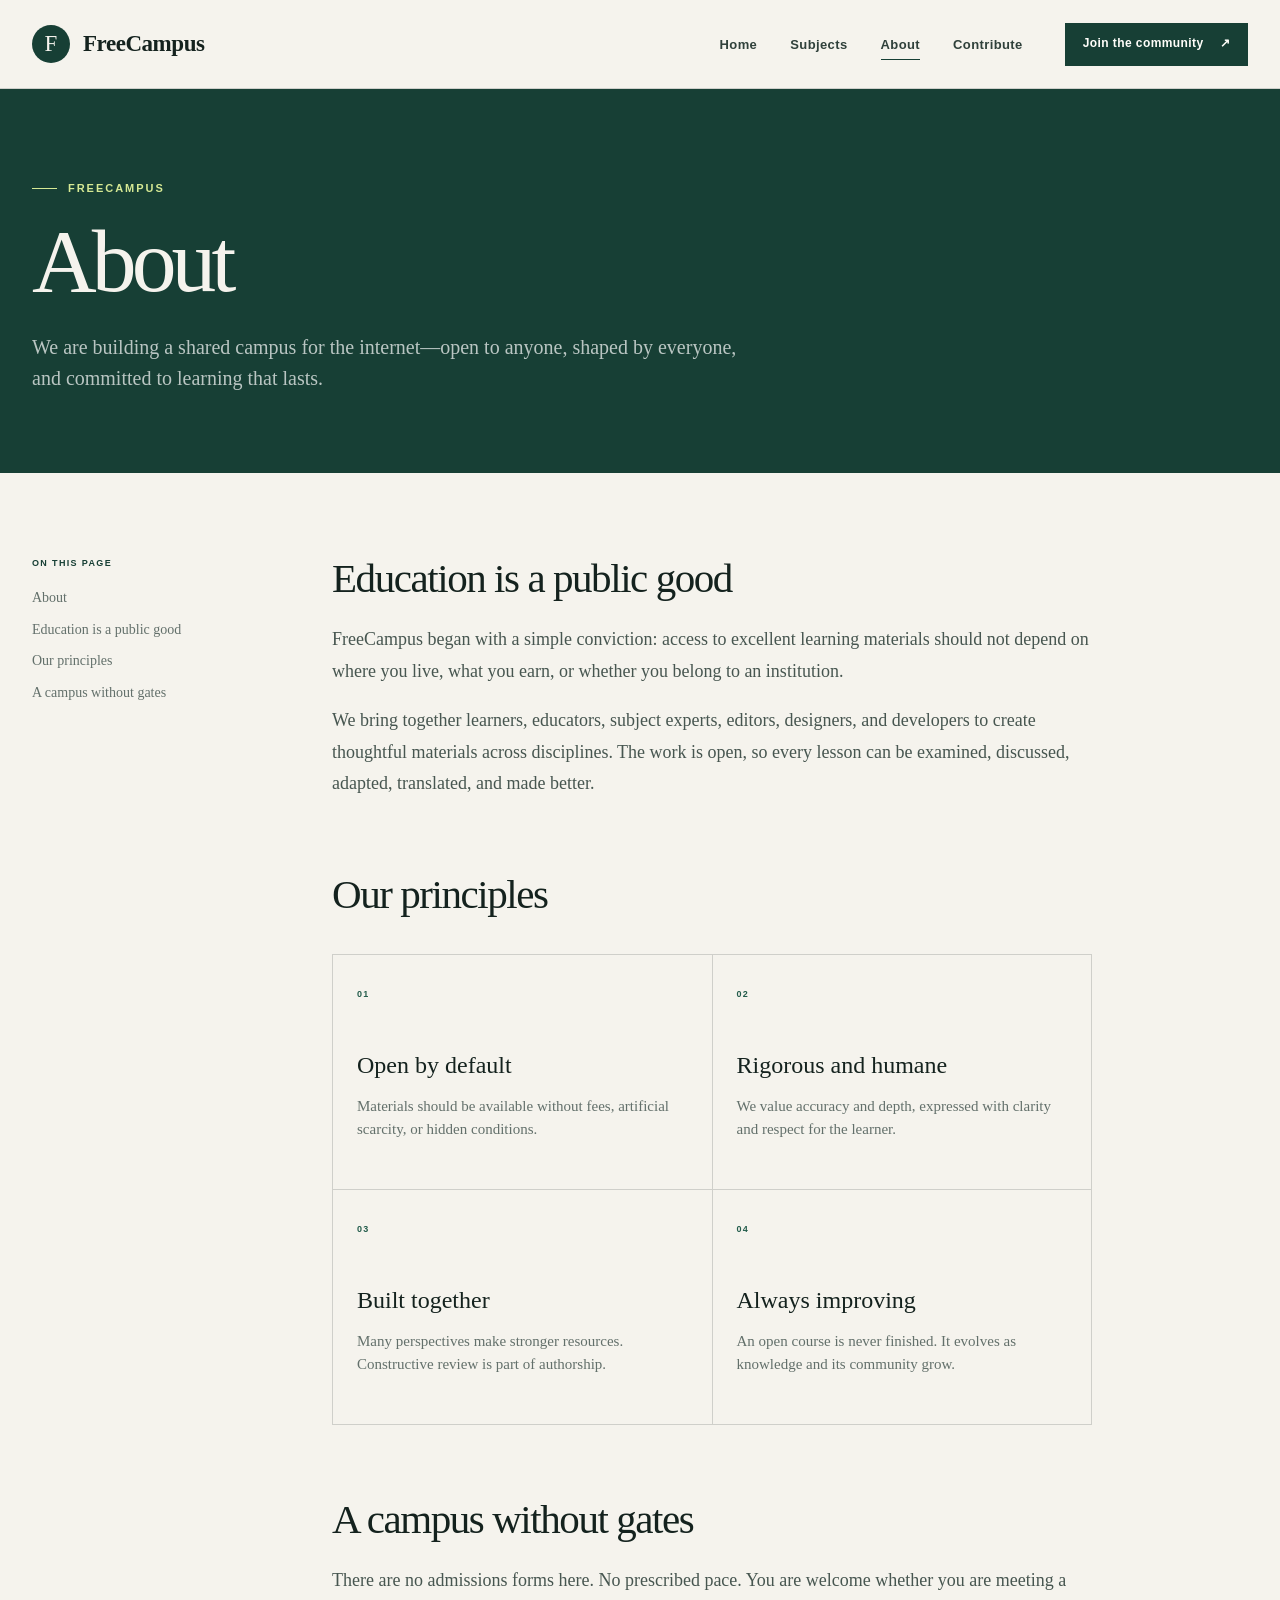
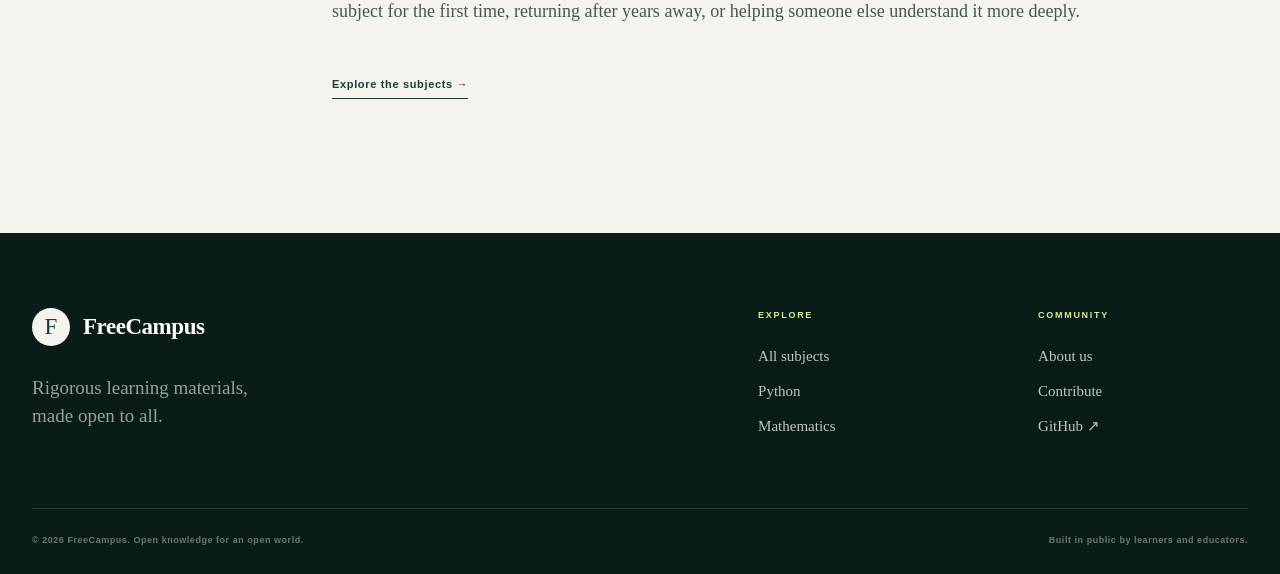
==== about/index.html @ 59b3088b "deploy: 7e1d6f54b64f7241a890daf292ab86cbe90138b3" ====
<!doctype html>
<html lang="en">
  <head>
    <meta charset="utf-8">
    <meta name="viewport" content="width=device-width, initial-scale=1">
    <meta name="description" content="Learn about the FreeCampus mission and principles.">
    <meta name="theme-color" content="#f4f2eb">
    <meta property="og:type" content="website">
    <meta property="og:title" content="About · FreeCampus">
    <meta property="og:description" content="Learn about the FreeCampus mission and principles.">
    <title>About · FreeCampus</title>
    <link rel="icon" href="../assets/images/favicon.svg" type="image/svg+xml">
    
      <link rel="stylesheet" href="../assets/stylesheets/main.css">
    
  </head>
  <body class="inner-page">
    <a class="skip-link" href="#main-content">Skip to content</a>

    <header class="site-header" data-header>
      <div class="shell nav-shell">
        <a class="brand" href=".." aria-label="FreeCampus home">
          <span class="brand-mark" aria-hidden="true"><span>F</span></span>
          <span class="brand-name">FreeCampus</span>
        </a>

        <button class="nav-toggle" type="button" aria-expanded="false" aria-controls="site-navigation" data-nav-toggle>
          <span class="sr-only">Open menu</span>
          <span></span><span></span>
        </button>

        <nav class="site-nav" id="site-navigation" aria-label="Main navigation" data-navigation>
          <ul>
            
              <li>
                
                  <a href="..">Home</a>
                
              </li>
            
              <li>
                
                  <a href="../subjects/">Subjects</a>
                
              </li>
            
              <li>
                
                  <a href="./" class="active" aria-current="page">About</a>
                
              </li>
            
              <li>
                
                  <a href="../contribute/">Contribute</a>
                
              </li>
            
          </ul>
          <a class="nav-cta" href="../contribute/">Join the community <span aria-hidden="true">↗</span></a>
        </nav>
      </div>
    </header>

    <main id="main-content">
      
        <header class="page-masthead">
          <div class="shell page-masthead-inner">
            <p class="eyebrow">FreeCampus</p>
            <h1>About</h1>
            <p class="page-intro">We are building a shared campus for the internet—open to anyone, shaped by everyone, and committed to learning that lasts.</p>
          </div>
        </header>
      

      <div class="shell prose-layout">
        
          <aside class="page-aside" aria-label="Section navigation">
            <span>On this page</span>
            <a href="#main-content">About</a>
            
              <a href="#education-is-a-public-good">Education is a public good</a>
            
              <a href="#our-principles">Our principles</a>
            
              <a href="#a-campus-without-gates">A campus without gates</a>
            
          </aside>
        
        <article class="prose">
          <h2 id="education-is-a-public-good">Education is a public good</h2>
<p>FreeCampus began with a simple conviction: access to excellent learning materials should not depend on where you live, what you earn, or whether you belong to an institution.</p>
<p>We bring together learners, educators, subject experts, editors, designers, and developers to create thoughtful materials across disciplines. The work is open, so every lesson can be examined, discussed, adapted, translated, and made better.</p>
<h2 id="our-principles">Our principles</h2>
<div class="principles-grid">
  <div><span>01</span><h3>Open by default</h3><p>Materials should be available without fees, artificial scarcity, or hidden conditions.</p></div>
  <div><span>02</span><h3>Rigorous and humane</h3><p>We value accuracy and depth, expressed with clarity and respect for the learner.</p></div>
  <div><span>03</span><h3>Built together</h3><p>Many perspectives make stronger resources. Constructive review is part of authorship.</p></div>
  <div><span>04</span><h3>Always improving</h3><p>An open course is never finished. It evolves as knowledge and its community grow.</p></div>
</div>

<h2 id="a-campus-without-gates">A campus without gates</h2>
<p>There are no admissions forms here. No prescribed pace. You are welcome whether you are meeting a subject for the first time, returning after years away, or helping someone else understand it more deeply.</p>
<p><a class="inline-action" href="../subjects/">Explore the subjects →</a></p>
        </article>
      </div>
    </main>

    <footer class="site-footer">
      <div class="shell footer-main">
        <div class="footer-statement">
          <a class="brand brand-footer" href="..">
            <span class="brand-mark" aria-hidden="true"><span>F</span></span>
            <span class="brand-name">FreeCampus</span>
          </a>
          <p>Rigorous learning materials,<br>made open to all.</p>
        </div>
        <div class="footer-column">
          <h2>Explore</h2>
          <a href="../subjects/">All subjects</a>
          <a href="../subjects/python/">Python</a>
          <a href="../subjects/mathematics/">Mathematics</a>
        </div>
        <div class="footer-column">
          <h2>Community</h2>
          <a href="./">About us</a>
          <a href="../contribute/">Contribute</a>
          <a href="https://github.com/freecampus">GitHub <span aria-hidden="true">↗</span></a>
        </div>
      </div>
      <div class="shell footer-bottom">
        <p>© 2026 FreeCampus. Open knowledge for an open world.</p>
        <p>Built in public by learners and educators.</p>
      </div>
    </footer>

    <script>
      (() => {
        const button = document.querySelector('[data-nav-toggle]');
        const navigation = document.querySelector('[data-navigation]');
        if (!button || !navigation) return;

        button.addEventListener('click', () => {
          const open = button.getAttribute('aria-expanded') === 'true';
          button.setAttribute('aria-expanded', String(!open));
          navigation.classList.toggle('is-open', !open);
          document.body.classList.toggle('menu-open', !open);
        });
      })();
    </script>
  </body>
</html>
---- assets/stylesheets/main.css ----
:root {
  --ink: #14221e;
  --muted: #63706b;
  --paper: #f5f3ed;
  --paper-deep: #ebe8df;
  --white: #fffefa;
  --green: #173f35;
  --green-bright: #235c4b;
  --green-pale: #dce9e0;
  --lime: #d6e994;
  --line: rgba(20, 34, 30, 0.17);
  --serif: Iowan Old Style, Baskerville, "Times New Roman", serif;
  --sans: Inter, ui-sans-serif, -apple-system, BlinkMacSystemFont, "Segoe UI", sans-serif;
  --shell: min(1240px, calc(100vw - 64px));
}

* { box-sizing: border-box; }

html {
  scroll-behavior: smooth;
  background: var(--paper);
}

body {
  margin: 0;
  color: var(--ink);
  background: var(--paper);
  font-family: var(--sans);
  font-size: 16px;
  line-height: 1.6;
  -webkit-font-smoothing: antialiased;
}

a { color: inherit; }

img, svg { display: block; max-width: 100%; }

.shell { width: var(--shell); margin-inline: auto; }

.sr-only {
  position: absolute;
  width: 1px;
  height: 1px;
  padding: 0;
  margin: -1px;
  overflow: hidden;
  clip: rect(0, 0, 0, 0);
  white-space: nowrap;
  border: 0;
}

.skip-link {
  position: fixed;
  z-index: 100;
  top: 12px;
  left: 12px;
  padding: 10px 15px;
  color: var(--white);
  background: var(--ink);
  transform: translateY(-160%);
}

.skip-link:focus { transform: translateY(0); }

.site-header {
  position: relative;
  z-index: 20;
  border-bottom: 1px solid var(--line);
  background: rgba(245, 243, 237, 0.94);
}

.nav-shell {
  display: flex;
  min-height: 88px;
  align-items: center;
  justify-content: space-between;
}

.brand {
  display: inline-flex;
  align-items: center;
  gap: 13px;
  text-decoration: none;
}

.brand-mark {
  display: grid;
  width: 38px;
  height: 38px;
  place-items: center;
  border-radius: 50%;
  color: var(--paper);
  background: var(--green);
  font-family: var(--serif);
  font-size: 23px;
  line-height: 1;
}

.brand-mark span { transform: translateY(-1px); }

.brand-name {
  font-family: var(--serif);
  font-size: 23px;
  font-weight: 600;
  letter-spacing: -0.02em;
}

.site-nav { display: flex; align-items: center; gap: 42px; }

.site-nav ul {
  display: flex;
  align-items: center;
  gap: 33px;
  padding: 0;
  margin: 0;
  list-style: none;
}

.site-nav ul a {
  position: relative;
  color: #30413b;
  font-size: 13px;
  font-weight: 600;
  letter-spacing: 0.03em;
  text-decoration: none;
}

.site-nav ul a::after {
  position: absolute;
  right: 0;
  bottom: -8px;
  left: 0;
  height: 1px;
  content: "";
  background: var(--green);
  transform: scaleX(0);
  transition: transform 180ms ease;
}

.site-nav ul a:hover::after,
.site-nav ul a.active::after { transform: scaleX(1); }

.nav-cta {
  display: inline-flex;
  min-height: 43px;
  align-items: center;
  gap: 16px;
  padding: 0 18px;
  color: var(--white);
  background: var(--green);
  font-size: 12px;
  font-weight: 700;
  letter-spacing: 0.035em;
  text-decoration: none;
  transition: background 180ms ease, transform 180ms ease;
}

.nav-cta:hover { background: var(--green-bright); transform: translateY(-2px); }
.nav-toggle { display: none; }

.eyebrow {
  display: flex;
  align-items: center;
  gap: 11px;
  margin: 0 0 23px;
  color: var(--green);
  font-size: 11px;
  font-weight: 800;
  letter-spacing: 0.18em;
  line-height: 1.2;
  text-transform: uppercase;
}

.eyebrow::before {
  display: block;
  width: 25px;
  height: 1px;
  content: "";
  background: currentColor;
}

.hero { overflow: hidden; padding-top: 88px; }

.hero-grid {
  display: grid;
  min-height: 545px;
  grid-template-columns: 1.03fr 0.97fr;
  align-items: center;
}

.hero-copy { position: relative; z-index: 2; padding: 25px 0 76px; }

.hero h1 {
  max-width: 780px;
  margin: 0;
  font-family: var(--serif);
  font-size: clamp(68px, 7.25vw, 108px);
  font-weight: 400;
  letter-spacing: -0.065em;
  line-height: 0.88;
}

.hero h1 em,
.proof-lead em,
.manifesto blockquote em {
  color: var(--green-bright);
  font-weight: 400;
}

.hero-intro {
  max-width: 590px;
  margin: 37px 0 0;
  color: #475650;
  font-family: var(--serif);
  font-size: 20px;
  line-height: 1.55;
}

.hero-actions { display: flex; align-items: center; gap: 34px; margin-top: 35px; }

.button {
  display: inline-flex;
  min-height: 52px;
  align-items: center;
  justify-content: center;
  gap: 28px;
  padding: 0 22px;
  border: 1px solid transparent;
  font-size: 12px;
  font-weight: 800;
  letter-spacing: 0.055em;
  text-decoration: none;
  transition: background 180ms ease, border-color 180ms ease, color 180ms ease, transform 180ms ease;
}

.button:hover { transform: translateY(-2px); }
.button-primary { color: var(--white); background: var(--green); }
.button-primary:hover { background: var(--green-bright); }

.button-outline { border-color: var(--ink); }
.button-outline:hover { color: var(--paper); background: var(--ink); }

.text-link {
  display: inline-flex;
  align-items: center;
  gap: 10px;
  padding-bottom: 3px;
  border-bottom: 1px solid var(--ink);
  font-size: 12px;
  font-weight: 800;
  letter-spacing: 0.04em;
  text-decoration: none;
}

.text-link span { transition: transform 180ms ease; }
.text-link:hover span { transform: translate(2px, -2px); }

.hero-art {
  position: relative;
  width: 590px;
  height: 590px;
  justify-self: end;
  margin-right: -108px;
}

.orbital {
  position: absolute;
  border: 1px solid rgba(23, 63, 53, 0.24);
  border-radius: 50%;
}

.orbital-one { inset: 22px; }
.orbital-two { inset: 96px; border-style: dashed; }

.hero-seal {
  position: absolute;
  inset: 146px;
  display: flex;
  align-items: center;
  justify-content: center;
  flex-direction: column;
  border-radius: 50%;
  color: var(--paper);
  background: var(--green);
  box-shadow: 0 38px 70px rgba(23, 63, 53, 0.17);
}

.seal-monogram {
  font-family: var(--serif);
  font-size: 72px;
  letter-spacing: -0.08em;
  line-height: 1;
}

.seal-rule { width: 48px; height: 1px; margin: 20px 0 13px; background: rgba(255,255,255,.4); }
.seal-year { font-size: 8px; font-weight: 700; letter-spacing: .25em; }

.art-label {
  position: absolute;
  z-index: 2;
  display: flex;
  align-items: center;
  gap: 8px;
  padding: 8px 12px;
  color: var(--green);
  background: var(--lime);
  font-size: 9px;
  font-weight: 800;
  letter-spacing: .15em;
  text-transform: uppercase;
  transform: rotate(-7deg);
}

.art-label-one { top: 95px; right: 43px; }
.art-label-two { bottom: 88px; left: 13px; transform: rotate(6deg); }
.art-curve { position: absolute; inset: 0; width: 100%; height: 100%; color: rgba(23,63,53,.6); }

.hero-index {
  display: grid;
  grid-template-columns: repeat(3, 1fr);
  gap: 0;
  border-top: 1px solid var(--line);
}

.hero-index span {
  padding: 20px 0;
  color: var(--muted);
  font-size: 9px;
  font-weight: 700;
  letter-spacing: .16em;
  text-transform: uppercase;
}

.proof-bar { color: var(--white); background: var(--green); }

.proof-grid {
  display: grid;
  min-height: 193px;
  grid-template-columns: 2fr repeat(3, .75fr);
  align-items: center;
}

.proof-lead {
  margin: 0;
  font-family: var(--serif);
  font-size: 29px;
  line-height: 1.16;
}

.proof-lead em { color: var(--lime); }

.stat {
  display: flex;
  min-height: 72px;
  align-items: center;
  justify-content: center;
  flex-direction: column;
  border-left: 1px solid rgba(255,255,255,.19);
}

.stat strong { font-family: var(--serif); font-size: 43px; font-weight: 400; line-height: 1; }
.stat span { margin-top: 9px; color: rgba(255,255,255,.66); font-size: 9px; font-weight: 700; letter-spacing: .13em; text-transform: uppercase; }

.section { padding: 132px 0; }

.section-heading {
  display: grid;
  grid-template-columns: 1fr 1fr;
  gap: 80px;
  align-items: end;
  margin-bottom: 59px;
}

.section-heading h2,
.path-copy h2,
.closing-inner h2 {
  margin: 0;
  font-family: var(--serif);
  font-size: clamp(48px, 5vw, 72px);
  font-weight: 400;
  letter-spacing: -0.045em;
  line-height: .98;
}

.section-heading > p {
  max-width: 510px;
  margin: 0 0 5px;
  color: var(--muted);
  font-family: var(--serif);
  font-size: 18px;
  line-height: 1.55;
}

.subject-grid { display: grid; grid-template-columns: repeat(4, 1fr); border-top: 1px solid var(--line); border-left: 1px solid var(--line); }

.subject-card {
  position: relative;
  display: flex;
  min-height: 410px;
  overflow: hidden;
  padding: 24px 25px 27px;
  justify-content: space-between;
  flex-direction: column;
  border-right: 1px solid var(--line);
  border-bottom: 1px solid var(--line);
  background: rgba(255,255,255,.17);
  text-decoration: none;
  transition: background 220ms ease, color 220ms ease, transform 220ms ease;
}

.subject-card:hover { z-index: 2; color: var(--white); background: var(--green); transform: translateY(-7px); }
.subject-featured { background: var(--white); }
.subject-more { background: var(--paper-deep); }

.subject-number { color: var(--muted); font-size: 9px; font-weight: 800; letter-spacing: .13em; }
.subject-card:hover .subject-number { color: rgba(255,255,255,.65); }

.subject-symbol {
  position: absolute;
  top: 76px;
  right: 24px;
  color: rgba(23,63,53,.12);
  font-family: ui-monospace, SFMono-Regular, Menlo, monospace;
  font-size: 60px;
  font-weight: 300;
  letter-spacing: -.1em;
  transition: color 220ms ease, transform 220ms ease;
}

.subject-symbol-serif { font-family: var(--serif); font-size: 82px; }
.subject-card:hover .subject-symbol { color: rgba(255,255,255,.13); transform: scale(1.1) rotate(-4deg); }

.subject-card-copy p { margin: 0 0 11px; color: var(--green-bright); font-size: 9px; font-weight: 800; letter-spacing: .18em; text-transform: uppercase; }
.subject-card:hover .subject-card-copy p { color: var(--lime); }
.subject-card-copy h3 { margin: 0 0 13px; font-family: var(--serif); font-size: 33px; font-weight: 400; letter-spacing: -.03em; }
.subject-card-copy > span { display: block; max-width: 230px; color: var(--muted); font-family: var(--serif); font-size: 15px; line-height: 1.5; }
.subject-card:hover .subject-card-copy > span { color: rgba(255,255,255,.7); }

.card-arrow { position: absolute; top: 21px; right: 25px; font-size: 20px; transition: transform 180ms ease; }
.subject-card:hover .card-arrow { transform: translate(3px, -3px); }

.learning-path { color: var(--paper); background: var(--green); }
.learning-path .eyebrow { color: var(--lime); }

.path-grid { display: grid; grid-template-columns: .9fr 1.1fr; gap: 115px; }
.path-copy h2 { margin-bottom: 31px; }
.path-copy > p:not(.eyebrow) { max-width: 480px; color: rgba(255,255,255,.65); font-family: var(--serif); font-size: 18px; }
.text-link-light { margin-top: 22px; border-color: rgba(255,255,255,.7); }

.path-steps { padding: 0; margin: 0; border-top: 1px solid rgba(255,255,255,.22); list-style: none; }
.path-steps li { display: grid; grid-template-columns: 56px 1fr; gap: 23px; padding: 29px 0; border-bottom: 1px solid rgba(255,255,255,.22); }
.step-number { color: var(--lime); font-family: var(--serif); font-size: 15px; font-style: italic; }
.path-steps h3 { margin: 0 0 6px; font-family: var(--serif); font-size: 25px; font-weight: 400; }
.path-steps p { max-width: 440px; margin: 0; color: rgba(255,255,255,.62); font-family: var(--serif); font-size: 15px; }

.manifesto { background: var(--paper-deep); }
.manifesto-grid { display: grid; grid-template-columns: .4fr 1.45fr .65fr; gap: 40px; align-items: start; }
.manifesto blockquote { margin: -10px 0 0; font-family: var(--serif); font-size: clamp(43px, 5.3vw, 74px); letter-spacing: -.045em; line-height: 1.05; }
.manifesto-copy { padding-top: 9px; }
.manifesto-copy p { margin: 0 0 31px; color: var(--muted); font-family: var(--serif); font-size: 17px; line-height: 1.65; }

.closing-cta { padding: 99px 0; color: var(--paper); background: #102a23; }
.closing-inner { display: flex; align-items: center; justify-content: space-between; }
.closing-inner .eyebrow { color: var(--lime); }
.closing-inner h2 { font-size: clamp(53px, 6.7vw, 89px); }

.circle-link {
  display: flex;
  width: 184px;
  height: 184px;
  align-items: center;
  justify-content: center;
  flex-direction: column;
  border: 1px solid rgba(255,255,255,.46);
  border-radius: 50%;
  font-size: 11px;
  font-weight: 800;
  letter-spacing: .08em;
  line-height: 1.45;
  text-align: center;
  text-decoration: none;
  text-transform: uppercase;
  transition: color 200ms ease, background 200ms ease, transform 200ms ease;
}

.circle-link b { margin-top: 9px; font-size: 18px; }
.circle-link:hover { color: var(--green); background: var(--lime); transform: rotate(4deg); }

.site-footer { padding-top: 75px; color: rgba(255,255,255,.75); background: #0a1c17; }
.footer-main { display: grid; grid-template-columns: 1fr .32fr .32fr; gap: 70px; padding-bottom: 70px; }
.brand-footer { color: var(--white); }
.brand-footer .brand-mark { color: var(--green); background: var(--paper); }
.footer-statement p { margin: 28px 0 0; color: rgba(255,255,255,.58); font-family: var(--serif); font-size: 19px; line-height: 1.45; }
.footer-column { display: flex; align-items: flex-start; flex-direction: column; gap: 11px; }
.footer-column h2 { margin: 0 0 10px; color: var(--lime); font-size: 9px; letter-spacing: .19em; text-transform: uppercase; }
.footer-column a { font-family: var(--serif); font-size: 15px; text-decoration: none; }
.footer-column a:hover { color: var(--white); }
.footer-bottom { display: flex; padding: 24px 0 27px; justify-content: space-between; border-top: 1px solid rgba(255,255,255,.14); }
.footer-bottom p { margin: 0; color: rgba(255,255,255,.4); font-size: 9px; font-weight: 600; letter-spacing: .06em; }

/* Interior pages */
.page-masthead { padding: 93px 0 79px; color: var(--paper); background: var(--green); }
.page-masthead .eyebrow { color: var(--lime); }
.page-masthead h1 { max-width: 850px; margin: 0; font-family: var(--serif); font-size: clamp(57px, 7vw, 94px); font-weight: 400; letter-spacing: -.055em; line-height: .97; }
.page-intro { max-width: 710px; margin: 27px 0 0; color: rgba(255,255,255,.7); font-family: var(--serif); font-size: 20px; line-height: 1.55; }

.prose-layout { display: grid; grid-template-columns: 215px minmax(0, 760px); gap: 85px; padding-top: 83px; padding-bottom: 116px; }
.page-aside { position: sticky; top: 30px; display: flex; height: max-content; align-items: flex-start; flex-direction: column; gap: 9px; }
.page-aside span { margin-bottom: 8px; color: var(--green); font-size: 9px; font-weight: 800; letter-spacing: .15em; text-transform: uppercase; }
.page-aside a { color: var(--muted); font-family: var(--serif); font-size: 14px; text-decoration: none; }
.page-aside a:hover { color: var(--green); }

.prose > h2:first-child { margin-top: 0; }
.prose h2 { margin: 72px 0 23px; font-family: var(--serif); font-size: 41px; font-weight: 400; letter-spacing: -.035em; line-height: 1.1; }
.prose h3 { font-family: var(--serif); font-size: 24px; font-weight: 400; }
.prose > p, .prose > ol, .prose > ul { color: #475650; font-family: var(--serif); font-size: 18px; line-height: 1.75; }
.prose > ol, .prose > ul { padding-left: 24px; }
.prose > ol li, .prose > ul li { padding-left: 6px; margin-bottom: 9px; }
.prose a { color: var(--green); text-decoration-color: rgba(23,63,53,.4); text-underline-offset: 3px; }

.catalog-grid { display: grid; grid-template-columns: 1fr 1fr; margin: 38px 0 20px; border-top: 1px solid var(--line); border-left: 1px solid var(--line); }
.catalog-card { display: flex; min-height: 310px; padding: 28px; justify-content: flex-start; flex-direction: column; border-right: 1px solid var(--line); border-bottom: 1px solid var(--line); text-decoration: none; transition: color 180ms ease, background 180ms ease, transform 180ms ease; }
a.catalog-card:hover { z-index: 1; color: var(--white); background: var(--green); transform: translateY(-4px); }
.catalog-kicker { color: var(--green-bright); font-size: 9px; font-weight: 800; letter-spacing: .13em; text-transform: uppercase; }
a.catalog-card:hover .catalog-kicker { color: var(--lime); }
.catalog-card h3 { margin: 45px 0 15px; font-size: 31px; }
.catalog-card p { margin: 0; color: var(--muted); font-family: var(--serif); font-size: 15px; line-height: 1.55; }
a.catalog-card:hover p { color: rgba(255,255,255,.65); }
.catalog-meta { display: flex; align-items: center; justify-content: space-between; margin-top: auto; padding-top: 24px; font-size: 10px; font-weight: 700; letter-spacing: .04em; }
.catalog-meta b { font-size: 18px; }
.catalog-card-muted { background: var(--paper-deep); }

.module-list { margin: 39px 0 45px; border-top: 1px solid var(--line); }
.module-list > div { display: grid; grid-template-columns: 48px 1fr 1.4fr; gap: 20px; align-items: baseline; padding: 23px 0; border-bottom: 1px solid var(--line); }
.module-list span { color: var(--green-bright); font-family: var(--serif); font-size: 13px; font-style: italic; }
.module-list h3 { margin: 0; font-size: 20px; }
.module-list p { margin: 0; color: var(--muted); font-family: var(--serif); font-size: 15px; }

.principles-grid, .contribution-grid { display: grid; grid-template-columns: 1fr 1fr; margin: 37px 0; border-top: 1px solid var(--line); border-left: 1px solid var(--line); }
.principles-grid > div, .contribution-grid > div { min-height: 235px; padding: 24px; border-right: 1px solid var(--line); border-bottom: 1px solid var(--line); }
.principles-grid span, .contribution-grid span { color: var(--green-bright); font-size: 9px; font-weight: 800; letter-spacing: .14em; text-transform: uppercase; }
.principles-grid h3, .contribution-grid h3 { margin: 42px 0 10px; }
.principles-grid p, .contribution-grid p { margin: 0; color: var(--muted); font-family: var(--serif); font-size: 15px; line-height: 1.55; }

.admonition { padding: 22px 25px; margin: 39px 0; border-left: 3px solid var(--green); background: var(--paper-deep); }
.admonition-title { margin: 0 0 7px; color: var(--green); font-size: 10px; font-weight: 800; letter-spacing: .12em; text-transform: uppercase; }
.admonition p:last-child { margin-bottom: 0; color: var(--muted); font-family: var(--serif); }
.inline-action { display: inline-flex; margin-top: 16px; padding: 13px 0 4px; border-bottom: 1px solid var(--green); font-family: var(--sans); font-size: 11px; font-weight: 800; letter-spacing: .06em; text-decoration: none !important; }

@media (max-width: 1050px) {
  :root { --shell: min(calc(100% - 44px), 920px); }
  .hero { padding-top: 65px; }
  .hero-grid { grid-template-columns: 1.08fr .92fr; }
  .hero-art { width: 460px; height: 460px; margin-right: -110px; }
  .hero-seal { inset: 115px; }
  .orbital-two { inset: 75px; }
  .seal-monogram { font-size: 54px; }
  .subject-grid { grid-template-columns: repeat(2, 1fr); }
  .subject-card { min-height: 355px; }
  .manifesto-grid { grid-template-columns: .4fr 1.2fr .8fr; }
  .path-grid { gap: 70px; }
}

@media (max-width: 760px) {
  :root { --shell: calc(100vw - 36px); }
  body.menu-open { overflow: hidden; }
  .nav-shell { min-height: 72px; }
  .brand-mark { width: 34px; height: 34px; }
  .brand-name { font-size: 20px; }
  .nav-toggle { display: flex; width: 40px; height: 40px; padding: 12px 7px; align-items: stretch; justify-content: center; flex-direction: column; gap: 6px; border: 0; background: transparent; }
  .nav-toggle > span:not(.sr-only) { display: block; width: 25px; height: 1px; background: var(--ink); transition: transform 180ms ease; }
  .nav-toggle[aria-expanded="true"] > span:nth-last-child(2) { transform: translateY(3.5px) rotate(45deg); }
  .nav-toggle[aria-expanded="true"] > span:last-child { transform: translateY(-3.5px) rotate(-45deg); }
  .site-nav { position: fixed; z-index: -1; inset: 72px 0 0; display: none; padding: 38px 25px; align-items: stretch; flex-direction: column; gap: 32px; background: var(--paper); }
  .site-nav.is-open { display: flex; }
  .site-nav ul { align-items: stretch; flex-direction: column; gap: 0; }
  .site-nav li { border-bottom: 1px solid var(--line); }
  .site-nav ul a { display: block; padding: 17px 0; font-family: var(--serif); font-size: 27px; font-weight: 400; }
  .site-nav ul a::after { display: none; }
  .nav-cta { justify-content: space-between; }

  .hero { padding-top: 54px; }
  .hero-grid { display: block; min-height: 0; }
  .hero-copy { padding: 0; }
  .hero h1 { font-size: clamp(57px, 17vw, 78px); }
  .hero-intro { margin-top: 27px; font-size: 18px; }
  .hero-actions { align-items: flex-start; flex-direction: column; gap: 22px; }
  .hero-art { width: 360px; height: 360px; margin: 22px -70px 3px auto; }
  .hero-seal { inset: 90px; }
  .orbital-two { inset: 59px; }
  .seal-monogram { font-size: 46px; }
  .seal-rule { margin: 13px 0 9px; }
  .art-label-one { top: 53px; right: 9px; }
  .art-label-two { bottom: 51px; left: 3px; }
  .hero-index { grid-template-columns: 1fr; padding: 13px 0; }
  .hero-index span { padding: 5px 0; }

  .proof-grid { grid-template-columns: repeat(3, 1fr); padding: 35px 0; }
  .proof-lead { grid-column: 1 / -1; padding-bottom: 27px; text-align: center; }
  .stat { min-height: 62px; }
  .stat:first-of-type { border-left: 0; }
  .stat strong { font-size: 32px; }
  .stat span { font-size: 7px; text-align: center; }

  .section { padding: 86px 0; }
  .section-heading { display: block; margin-bottom: 38px; }
  .section-heading > p { margin-top: 22px; }
  .section-heading h2, .path-copy h2 { font-size: 49px; }
  .subject-grid { grid-template-columns: 1fr; }
  .subject-card { min-height: 315px; }

  .path-grid { grid-template-columns: 1fr; gap: 58px; }
  .manifesto-grid { grid-template-columns: 1fr; gap: 33px; }
  .manifesto blockquote { margin: 0; font-size: 46px; }
  .manifesto-copy { padding: 0; }

  .closing-inner { align-items: flex-start; flex-direction: column; gap: 48px; }
  .closing-inner h2 { font-size: 56px; }
  .circle-link { width: 145px; height: 145px; align-self: flex-end; }

  .footer-main { grid-template-columns: 1fr 1fr; }
  .footer-statement { grid-column: 1 / -1; }
  .footer-bottom { flex-direction: column; gap: 6px; }

  .page-masthead { padding: 65px 0 58px; }
  .page-masthead h1 { font-size: 55px; }
  .page-intro { font-size: 18px; }
  .prose-layout { display: block; padding-top: 55px; padding-bottom: 80px; }
  .page-aside { display: none; }
  .prose h2 { margin-top: 58px; font-size: 35px; }
  .catalog-grid, .principles-grid, .contribution-grid { grid-template-columns: 1fr; }
  .catalog-card { min-height: 270px; }
  .module-list > div { grid-template-columns: 35px 1fr; }
  .module-list p { grid-column: 2; }
}

@media (prefers-reduced-motion: reduce) {
  html { scroll-behavior: auto; }
  *, *::before, *::after { scroll-behavior: auto !important; transition-duration: .01ms !important; }
}
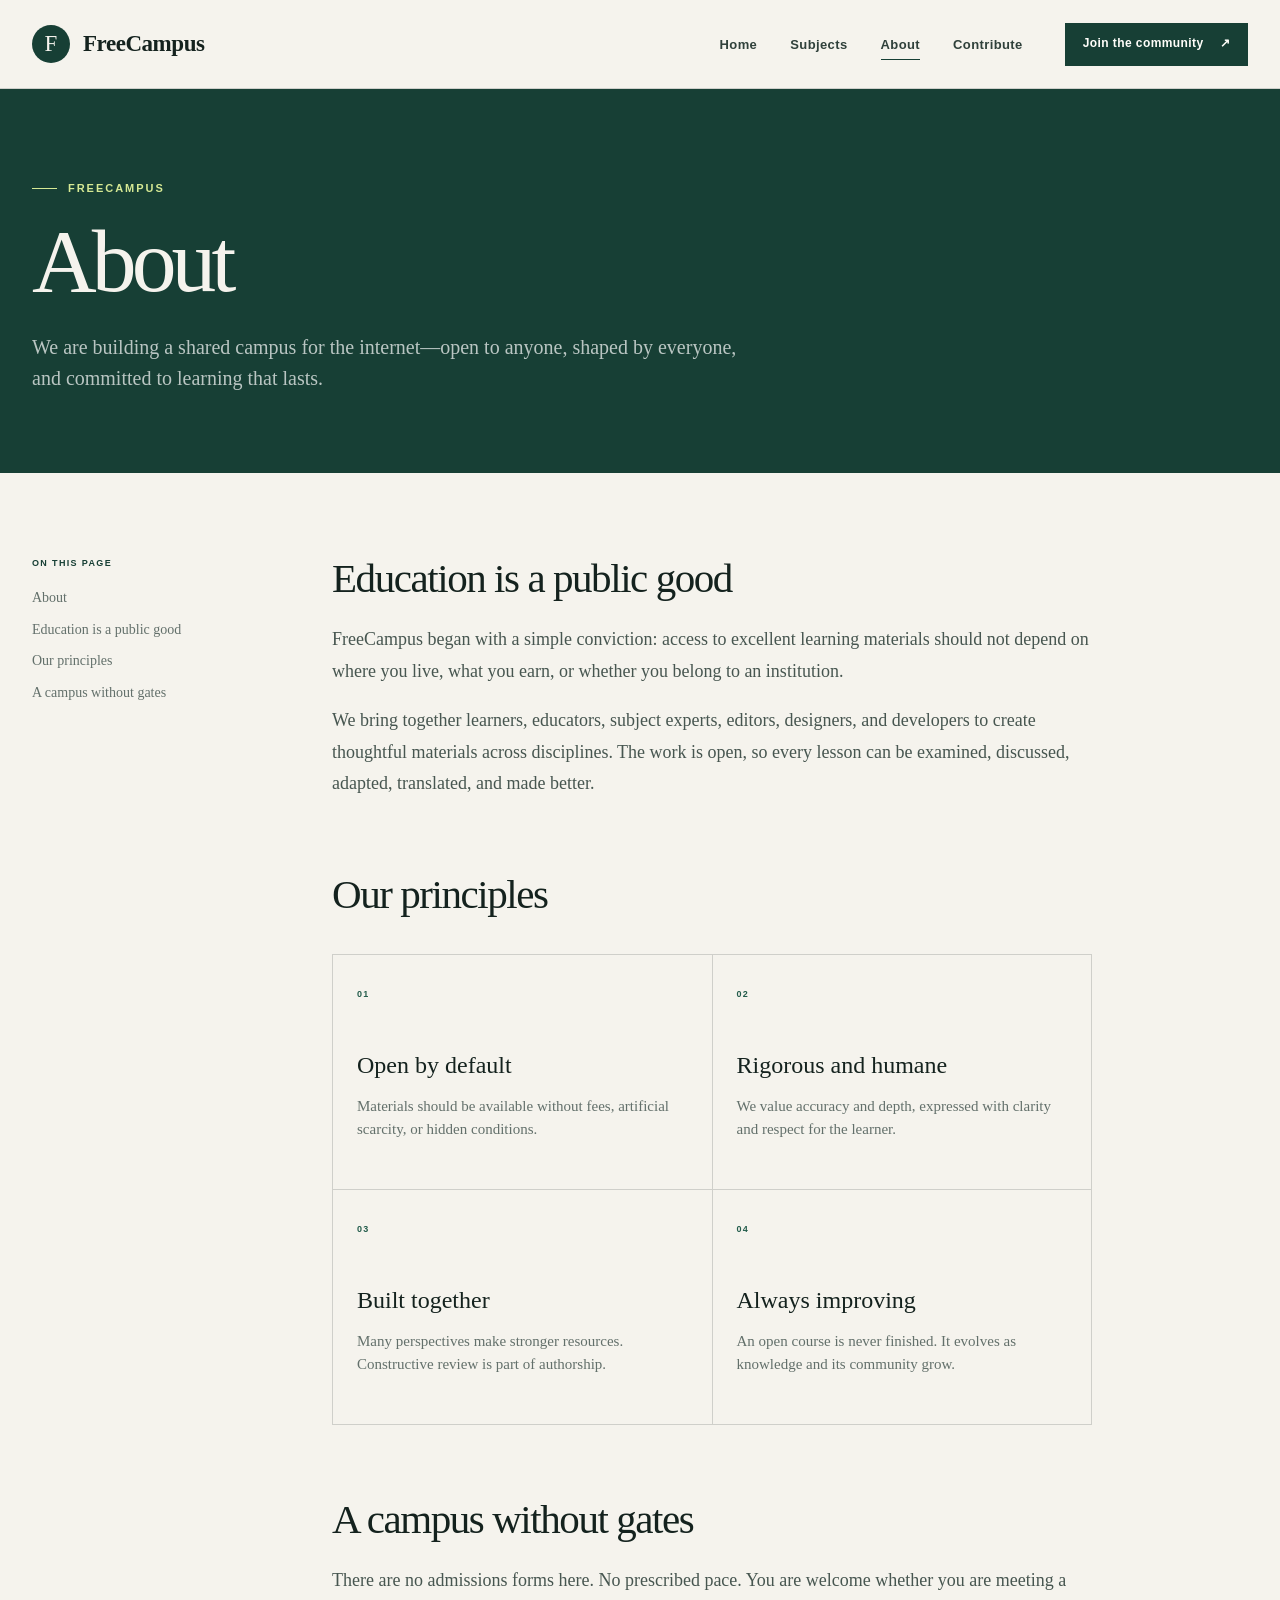
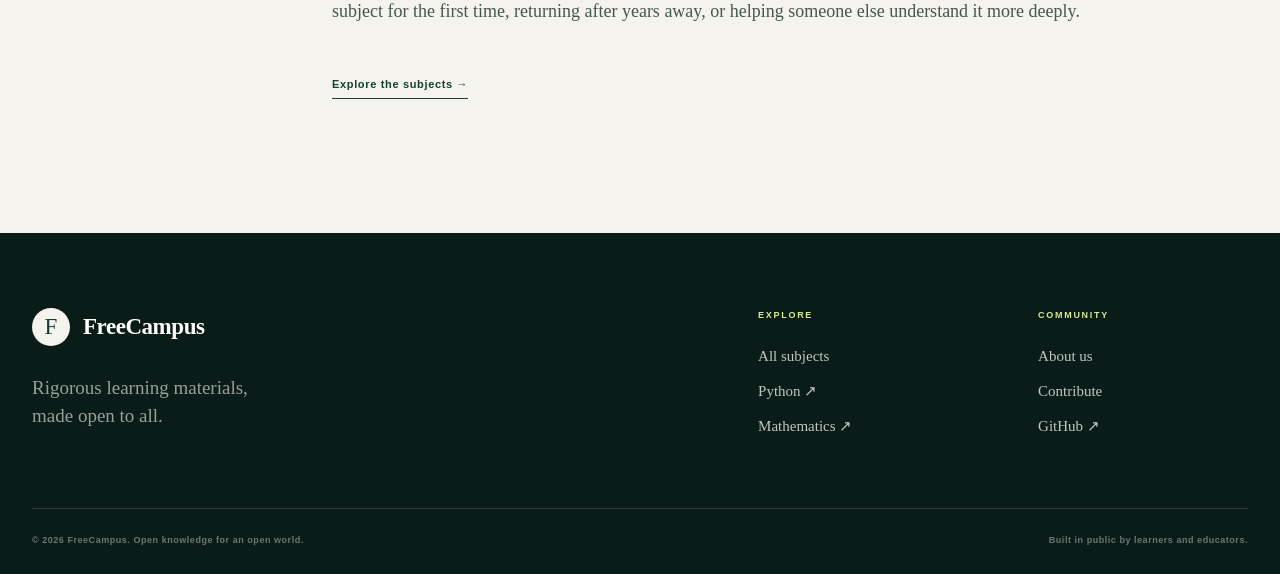
==== commit 5393c7d6: "deploy: 07277bbb117bc4f131c02b709820fc2eacc1500e" ====
--- a/about/index.html
+++ b/about/index.html
@@ -118,8 +118,8 @@
         <div class="footer-column">
           <h2>Explore</h2>
           <a href="../subjects/">All subjects</a>
-          <a href="../subjects/python/">Python</a>
-          <a href="../subjects/mathematics/">Mathematics</a>
+          <a href="https://freecampus.org/python/" target="_blank" rel="noopener noreferrer">Python <span aria-hidden="true">↗</span></a>
+          <a href="https://freecampus.org/math/" target="_blank" rel="noopener noreferrer">Mathematics <span aria-hidden="true">↗</span></a>
         </div>
         <div class="footer-column">
           <h2>Community</h2>
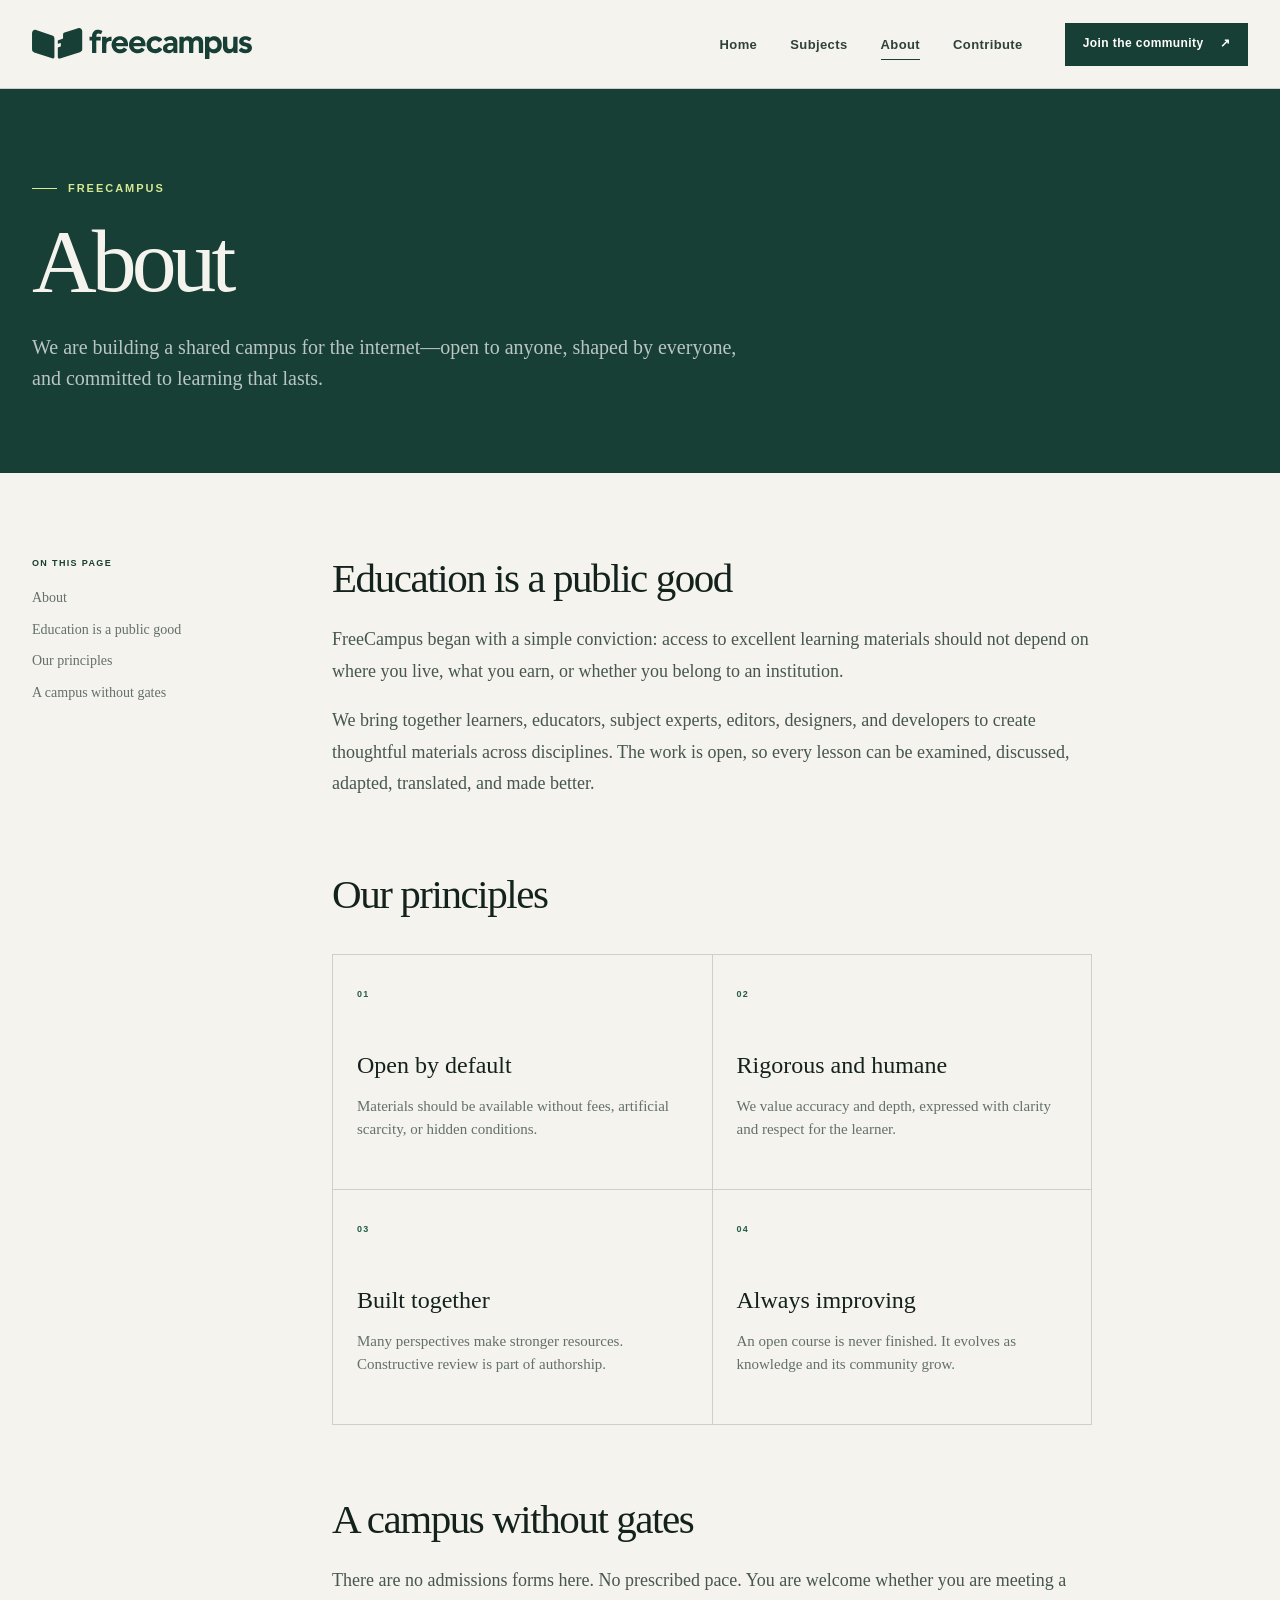
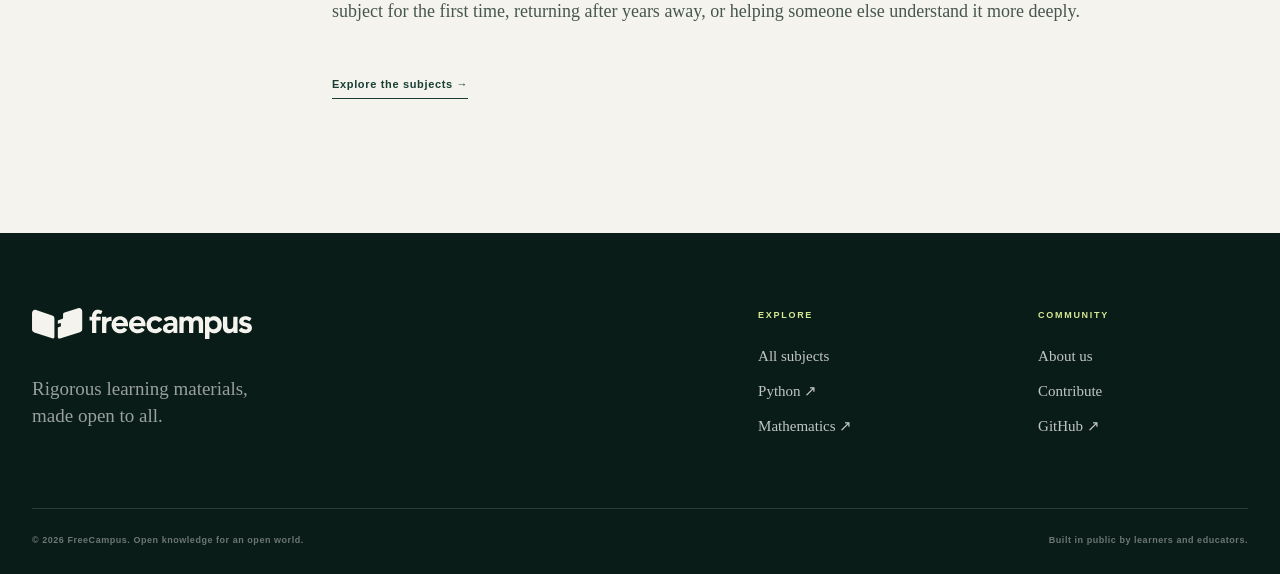
==== commit ef3ef998: "deploy: 6b26278f7c55888dee2e70d7ad90067991687d5a" ====
--- a/about/index.html
+++ b/about/index.html
@@ -20,8 +20,9 @@
     <header class="site-header" data-header>
       <div class="shell nav-shell">
         <a class="brand" href=".." aria-label="FreeCampus home">
-          <span class="brand-mark" aria-hidden="true"><span>F</span></span>
-          <span class="brand-name">FreeCampus</span>
+          <svg class="brand-logo" viewBox="0 0 1297 183" width="220" height="31" aria-hidden="true" focusable="false">
+            <use href="../assets/images/brand.svg#logo"></use>
+          </svg>
         </a>
 
         <button class="nav-toggle" type="button" aria-expanded="false" aria-controls="site-navigation" data-nav-toggle>
@@ -109,9 +110,10 @@
     <footer class="site-footer">
       <div class="shell footer-main">
         <div class="footer-statement">
-          <a class="brand brand-footer" href="..">
-            <span class="brand-mark" aria-hidden="true"><span>F</span></span>
-            <span class="brand-name">FreeCampus</span>
+          <a class="brand brand-footer" href=".." aria-label="FreeCampus home">
+            <svg class="brand-logo" viewBox="0 0 1297 183" width="220" height="31" aria-hidden="true" focusable="false">
+              <use href="../assets/images/brand.svg#logo"></use>
+            </svg>
           </a>
           <p>Rigorous learning materials,<br>made open to all.</p>
         </div>
--- a/assets/stylesheets/main.css
+++ b/assets/stylesheets/main.css
@@ -72,6 +72,7 @@
 .nav-shell {
   display: flex;
   min-height: 88px;
+  gap: 28px;
   align-items: center;
   justify-content: space-between;
 }
@@ -79,30 +80,22 @@
 .brand {
   display: inline-flex;
   align-items: center;
-  gap: 13px;
+  flex: 0 0 auto;
+  color: var(--green);
   text-decoration: none;
 }
 
-.brand-mark {
-  display: grid;
-  width: 38px;
-  height: 38px;
-  place-items: center;
-  border-radius: 50%;
-  color: var(--paper);
-  background: var(--green);
-  font-family: var(--serif);
-  font-size: 23px;
-  line-height: 1;
-}
-
-.brand-mark span { transform: translateY(-1px); }
-
-.brand-name {
-  font-family: var(--serif);
-  font-size: 23px;
-  font-weight: 600;
-  letter-spacing: -0.02em;
+.brand-logo {
+  width: 220px;
+  height: auto;
+  aspect-ratio: 1297 / 183;
+  overflow: visible;
+}
+
+.brand:focus-visible {
+  outline: 2px solid currentColor;
+  outline-offset: 8px;
+  border-radius: 2px;
 }
 
 .site-nav { display: flex; align-items: center; gap: 42px; }
@@ -179,16 +172,16 @@
   background: currentColor;
 }
 
-.hero { overflow: hidden; padding-top: 88px; }
+.hero { overflow: hidden; padding-top: 64px; }
 
 .hero-grid {
   display: grid;
-  min-height: 545px;
+  min-height: 500px;
   grid-template-columns: 1.03fr 0.97fr;
   align-items: center;
 }
 
-.hero-copy { position: relative; z-index: 2; padding: 25px 0 76px; }
+.hero-copy { position: relative; z-index: 2; padding: 18px 0 55px; }
 
 .hero h1 {
   max-width: 780px;
@@ -200,23 +193,21 @@
   line-height: 0.88;
 }
 
-.hero h1 em,
-.proof-lead em,
-.manifesto blockquote em {
+.hero h1 em {
   color: var(--green-bright);
   font-weight: 400;
 }
 
 .hero-intro {
   max-width: 590px;
-  margin: 37px 0 0;
+  margin: 31px 0 0;
   color: #475650;
   font-family: var(--serif);
   font-size: 20px;
   line-height: 1.55;
 }
 
-.hero-actions { display: flex; align-items: center; gap: 34px; margin-top: 35px; }
+.hero-actions { display: flex; align-items: center; gap: 34px; margin-top: 30px; }
 
 .button {
   display: inline-flex;
@@ -236,6 +227,8 @@
 .button:hover { transform: translateY(-2px); }
 .button-primary { color: var(--white); background: var(--green); }
 .button-primary:hover { background: var(--green-bright); }
+.button-light { color: var(--green); background: var(--lime); }
+.button-light:hover { color: var(--paper); background: var(--green-bright); }
 
 .button-outline { border-color: var(--ink); }
 .button-outline:hover { color: var(--paper); background: var(--ink); }
@@ -257,8 +250,8 @@
 
 .hero-art {
   position: relative;
-  width: 590px;
-  height: 590px;
+  width: 520px;
+  height: 520px;
   justify-self: end;
   margin-right: -108px;
 }
@@ -269,12 +262,12 @@
   border-radius: 50%;
 }
 
-.orbital-one { inset: 22px; }
-.orbital-two { inset: 96px; border-style: dashed; }
+.orbital-one { inset: 20px; }
+.orbital-two { inset: 84px; border-style: dashed; }
 
 .hero-seal {
   position: absolute;
-  inset: 146px;
+  inset: 128px;
   display: flex;
   align-items: center;
   justify-content: center;
@@ -285,11 +278,11 @@
   box-shadow: 0 38px 70px rgba(23, 63, 53, 0.17);
 }
 
-.seal-monogram {
-  font-family: var(--serif);
-  font-size: 72px;
-  letter-spacing: -0.08em;
-  line-height: 1;
+.seal-logo {
+  width: 50%;
+  height: auto;
+  aspect-ratio: 296 / 182;
+  flex: 0 0 auto;
 }
 
 .seal-rule { width: 48px; height: 1px; margin: 20px 0 13px; background: rgba(255,255,255,.4); }
@@ -311,8 +304,8 @@
   transform: rotate(-7deg);
 }
 
-.art-label-one { top: 95px; right: 43px; }
-.art-label-two { bottom: 88px; left: 13px; transform: rotate(6deg); }
+.art-label-one { top: 84px; right: 38px; }
+.art-label-two { bottom: 77px; left: 11px; transform: rotate(6deg); }
 .art-curve { position: absolute; inset: 0; width: 100%; height: 100%; color: rgba(23,63,53,.6); }
 
 .hero-index {
@@ -331,49 +324,18 @@
   text-transform: uppercase;
 }
 
-.proof-bar { color: var(--white); background: var(--green); }
-
-.proof-grid {
-  display: grid;
-  min-height: 193px;
-  grid-template-columns: 2fr repeat(3, .75fr);
-  align-items: center;
-}
-
-.proof-lead {
-  margin: 0;
-  font-family: var(--serif);
-  font-size: 29px;
-  line-height: 1.16;
-}
-
-.proof-lead em { color: var(--lime); }
-
-.stat {
-  display: flex;
-  min-height: 72px;
-  align-items: center;
-  justify-content: center;
-  flex-direction: column;
-  border-left: 1px solid rgba(255,255,255,.19);
-}
-
-.stat strong { font-family: var(--serif); font-size: 43px; font-weight: 400; line-height: 1; }
-.stat span { margin-top: 9px; color: rgba(255,255,255,.66); font-size: 9px; font-weight: 700; letter-spacing: .13em; text-transform: uppercase; }
-
-.section { padding: 132px 0; }
+.section { padding: 94px 0; }
 
 .section-heading {
   display: grid;
   grid-template-columns: 1fr 1fr;
   gap: 80px;
   align-items: end;
-  margin-bottom: 59px;
+  margin-bottom: 43px;
 }
 
 .section-heading h2,
-.path-copy h2,
-.closing-inner h2 {
+.mission-intro h2 {
   margin: 0;
   font-family: var(--serif);
   font-size: clamp(48px, 5vw, 72px);
@@ -396,7 +358,7 @@
 .subject-card {
   position: relative;
   display: flex;
-  min-height: 410px;
+  min-height: 330px;
   overflow: hidden;
   padding: 24px 25px 27px;
   justify-content: space-between;
@@ -417,7 +379,7 @@
 
 .subject-symbol {
   position: absolute;
-  top: 76px;
+  top: 66px;
   right: 24px;
   color: rgba(23,63,53,.12);
   font-family: ui-monospace, SFMono-Regular, Menlo, monospace;
@@ -439,57 +401,22 @@
 .card-arrow { position: absolute; top: 21px; right: 25px; font-size: 20px; transition: transform 180ms ease; }
 .subject-card:hover .card-arrow { transform: translate(3px, -3px); }
 
-.learning-path { color: var(--paper); background: var(--green); }
-.learning-path .eyebrow { color: var(--lime); }
-
-.path-grid { display: grid; grid-template-columns: .9fr 1.1fr; gap: 115px; }
-.path-copy h2 { margin-bottom: 31px; }
-.path-copy > p:not(.eyebrow) { max-width: 480px; color: rgba(255,255,255,.65); font-family: var(--serif); font-size: 18px; }
-.text-link-light { margin-top: 22px; border-color: rgba(255,255,255,.7); }
-
-.path-steps { padding: 0; margin: 0; border-top: 1px solid rgba(255,255,255,.22); list-style: none; }
-.path-steps li { display: grid; grid-template-columns: 56px 1fr; gap: 23px; padding: 29px 0; border-bottom: 1px solid rgba(255,255,255,.22); }
-.step-number { color: var(--lime); font-family: var(--serif); font-size: 15px; font-style: italic; }
-.path-steps h3 { margin: 0 0 6px; font-family: var(--serif); font-size: 25px; font-weight: 400; }
-.path-steps p { max-width: 440px; margin: 0; color: rgba(255,255,255,.62); font-family: var(--serif); font-size: 15px; }
-
-.manifesto { background: var(--paper-deep); }
-.manifesto-grid { display: grid; grid-template-columns: .4fr 1.45fr .65fr; gap: 40px; align-items: start; }
-.manifesto blockquote { margin: -10px 0 0; font-family: var(--serif); font-size: clamp(43px, 5.3vw, 74px); letter-spacing: -.045em; line-height: 1.05; }
-.manifesto-copy { padding-top: 9px; }
-.manifesto-copy p { margin: 0 0 31px; color: var(--muted); font-family: var(--serif); font-size: 17px; line-height: 1.65; }
-
-.closing-cta { padding: 99px 0; color: var(--paper); background: #102a23; }
-.closing-inner { display: flex; align-items: center; justify-content: space-between; }
-.closing-inner .eyebrow { color: var(--lime); }
-.closing-inner h2 { font-size: clamp(53px, 6.7vw, 89px); }
-
-.circle-link {
-  display: flex;
-  width: 184px;
-  height: 184px;
-  align-items: center;
-  justify-content: center;
-  flex-direction: column;
-  border: 1px solid rgba(255,255,255,.46);
-  border-radius: 50%;
-  font-size: 11px;
-  font-weight: 800;
-  letter-spacing: .08em;
-  line-height: 1.45;
-  text-align: center;
-  text-decoration: none;
-  text-transform: uppercase;
-  transition: color 200ms ease, background 200ms ease, transform 200ms ease;
-}
-
-.circle-link b { margin-top: 9px; font-size: 18px; }
-.circle-link:hover { color: var(--green); background: var(--lime); transform: rotate(4deg); }
+.compact-mission { padding: 92px 0; color: var(--paper); background: var(--green); }
+.compact-mission .eyebrow { color: var(--lime); }
+.mission-grid { display: grid; grid-template-columns: .9fr 1.1fr; gap: 105px; align-items: center; }
+.mission-intro h2 { margin-bottom: 24px; font-size: clamp(45px, 4.5vw, 64px); }
+.mission-intro > p:not(.eyebrow) { max-width: 495px; margin: 0; color: rgba(255,255,255,.67); font-family: var(--serif); font-size: 17px; line-height: 1.6; }
+.mission-actions { display: flex; align-items: center; gap: 31px; margin-top: 29px; }
+.text-link-light { color: var(--paper); border-color: rgba(255,255,255,.7); }
+.mission-principles { border-top: 1px solid rgba(255,255,255,.22); }
+.mission-principles article { display: grid; grid-template-columns: 48px 1fr; gap: 18px; padding: 23px 0; border-bottom: 1px solid rgba(255,255,255,.22); }
+.mission-principles article > span { color: var(--lime); font-family: var(--serif); font-size: 14px; font-style: italic; }
+.mission-principles h3 { margin: 0 0 4px; font-family: var(--serif); font-size: 22px; font-weight: 400; }
+.mission-principles p { margin: 0; color: rgba(255,255,255,.6); font-family: var(--serif); font-size: 14px; line-height: 1.5; }
 
 .site-footer { padding-top: 75px; color: rgba(255,255,255,.75); background: #0a1c17; }
 .footer-main { display: grid; grid-template-columns: 1fr .32fr .32fr; gap: 70px; padding-bottom: 70px; }
-.brand-footer { color: var(--white); }
-.brand-footer .brand-mark { color: var(--green); background: var(--paper); }
+.brand-footer { color: var(--paper); }
 .footer-statement p { margin: 28px 0 0; color: rgba(255,255,255,.58); font-family: var(--serif); font-size: 19px; line-height: 1.45; }
 .footer-column { display: flex; align-items: flex-start; flex-direction: column; gap: 11px; }
 .footer-column h2 { margin: 0 0 10px; color: var(--lime); font-size: 9px; letter-spacing: .19em; text-transform: uppercase; }
@@ -549,24 +476,24 @@
 
 @media (max-width: 1050px) {
   :root { --shell: min(calc(100% - 44px), 920px); }
+  .nav-shell { gap: 20px; }
+  .site-nav { gap: 24px; }
+  .site-nav ul { gap: 24px; }
   .hero { padding-top: 65px; }
   .hero-grid { grid-template-columns: 1.08fr .92fr; }
   .hero-art { width: 460px; height: 460px; margin-right: -110px; }
   .hero-seal { inset: 115px; }
   .orbital-two { inset: 75px; }
-  .seal-monogram { font-size: 54px; }
   .subject-grid { grid-template-columns: repeat(2, 1fr); }
-  .subject-card { min-height: 355px; }
-  .manifesto-grid { grid-template-columns: .4fr 1.2fr .8fr; }
-  .path-grid { gap: 70px; }
+  .subject-card { min-height: 310px; }
+  .mission-grid { gap: 60px; }
 }
 
 @media (max-width: 760px) {
   :root { --shell: calc(100vw - 36px); }
   body.menu-open { overflow: hidden; }
   .nav-shell { min-height: 72px; }
-  .brand-mark { width: 34px; height: 34px; }
-  .brand-name { font-size: 20px; }
+  .brand-logo { width: 190px; }
   .nav-toggle { display: flex; width: 40px; height: 40px; padding: 12px 7px; align-items: stretch; justify-content: center; flex-direction: column; gap: 6px; border: 0; background: transparent; }
   .nav-toggle > span:not(.sr-only) { display: block; width: 25px; height: 1px; background: var(--ink); transition: transform 180ms ease; }
   .nav-toggle[aria-expanded="true"] > span:nth-last-child(2) { transform: translateY(3.5px) rotate(45deg); }
@@ -588,35 +515,22 @@
   .hero-art { width: 360px; height: 360px; margin: 22px -70px 3px auto; }
   .hero-seal { inset: 90px; }
   .orbital-two { inset: 59px; }
-  .seal-monogram { font-size: 46px; }
   .seal-rule { margin: 13px 0 9px; }
   .art-label-one { top: 53px; right: 9px; }
   .art-label-two { bottom: 51px; left: 3px; }
   .hero-index { grid-template-columns: 1fr; padding: 13px 0; }
   .hero-index span { padding: 5px 0; }
 
-  .proof-grid { grid-template-columns: repeat(3, 1fr); padding: 35px 0; }
-  .proof-lead { grid-column: 1 / -1; padding-bottom: 27px; text-align: center; }
-  .stat { min-height: 62px; }
-  .stat:first-of-type { border-left: 0; }
-  .stat strong { font-size: 32px; }
-  .stat span { font-size: 7px; text-align: center; }
-
-  .section { padding: 86px 0; }
+  .section { padding: 70px 0; }
   .section-heading { display: block; margin-bottom: 38px; }
   .section-heading > p { margin-top: 22px; }
-  .section-heading h2, .path-copy h2 { font-size: 49px; }
+  .section-heading h2, .mission-intro h2 { font-size: 46px; }
   .subject-grid { grid-template-columns: 1fr; }
-  .subject-card { min-height: 315px; }
-
-  .path-grid { grid-template-columns: 1fr; gap: 58px; }
-  .manifesto-grid { grid-template-columns: 1fr; gap: 33px; }
-  .manifesto blockquote { margin: 0; font-size: 46px; }
-  .manifesto-copy { padding: 0; }
-
-  .closing-inner { align-items: flex-start; flex-direction: column; gap: 48px; }
-  .closing-inner h2 { font-size: 56px; }
-  .circle-link { width: 145px; height: 145px; align-self: flex-end; }
+  .subject-card { min-height: 255px; }
+
+  .compact-mission { padding: 70px 0; }
+  .mission-grid { grid-template-columns: 1fr; gap: 48px; }
+  .mission-actions { align-items: flex-start; flex-direction: column; gap: 21px; }
 
   .footer-main { grid-template-columns: 1fr 1fr; }
   .footer-statement { grid-column: 1 / -1; }
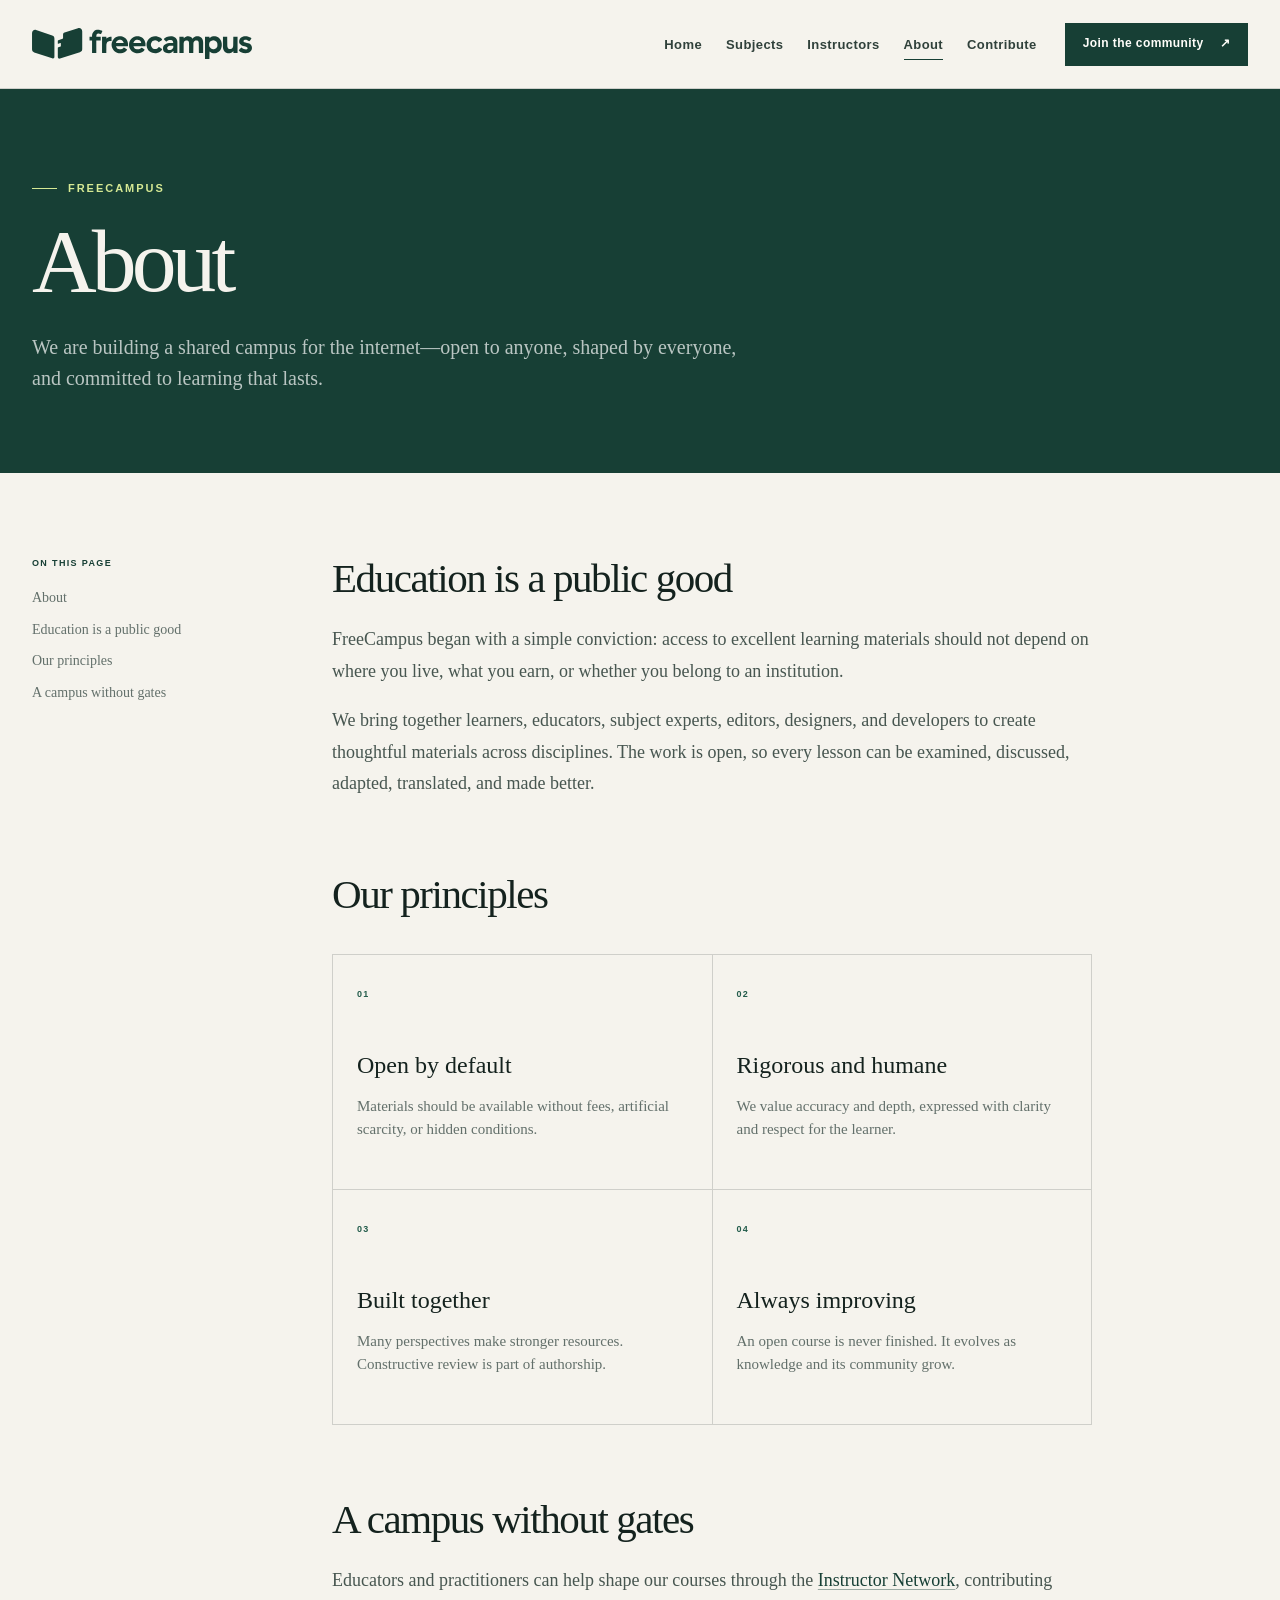
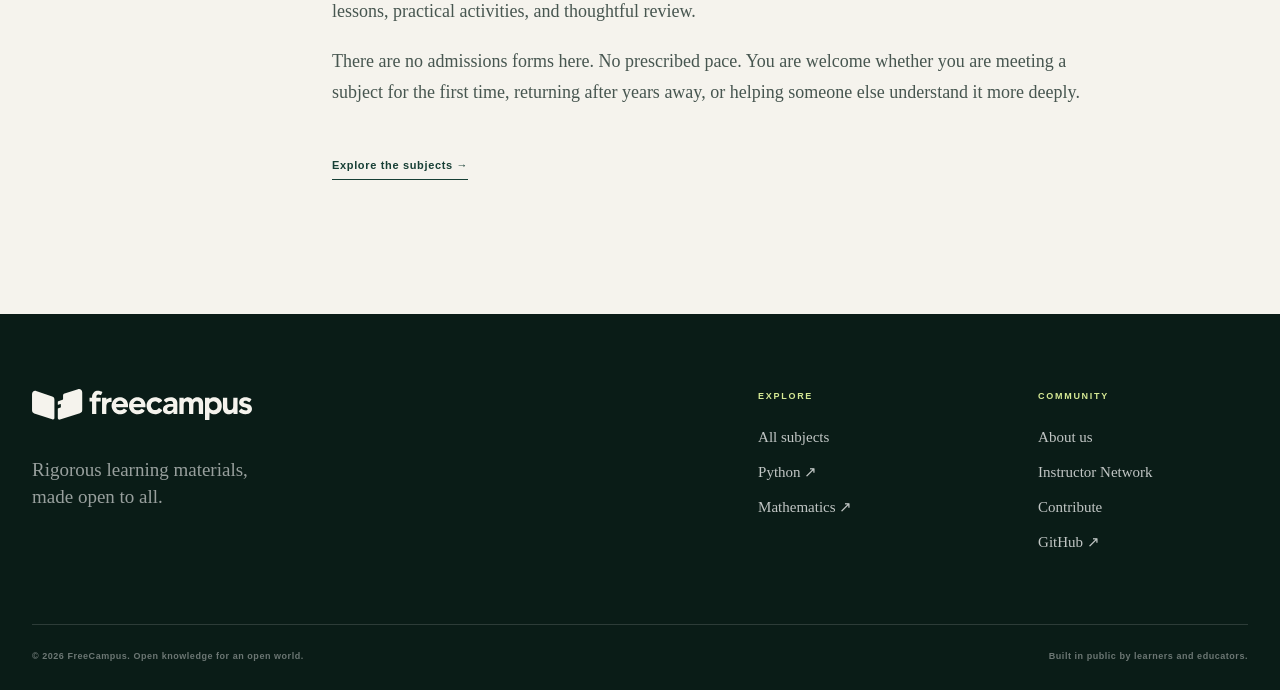
==== commit 1d3a9e9a: "deploy: 922cb40e47e9db265a2edfb0f1d6d63bb258982e" ====
--- a/about/index.html
+++ b/about/index.html
@@ -42,6 +42,12 @@
               <li>
                 
                   <a href="../subjects/">Subjects</a>
+                
+              </li>
+            
+              <li>
+                
+                  <a href="../instructors/">Instructors</a>
                 
               </li>
             
@@ -101,6 +107,7 @@
 </div>
 
 <h2 id="a-campus-without-gates">A campus without gates</h2>
+<p>Educators and practitioners can help shape our courses through the <a href="../instructors/">Instructor Network</a>, contributing lessons, practical activities, and thoughtful review.</p>
 <p>There are no admissions forms here. No prescribed pace. You are welcome whether you are meeting a subject for the first time, returning after years away, or helping someone else understand it more deeply.</p>
 <p><a class="inline-action" href="../subjects/">Explore the subjects →</a></p>
         </article>
@@ -126,6 +133,7 @@
         <div class="footer-column">
           <h2>Community</h2>
           <a href="./">About us</a>
+          <a href="../instructors/">Instructor Network</a>
           <a href="../contribute/">Contribute</a>
           <a href="https://github.com/freecampus">GitHub <span aria-hidden="true">↗</span></a>
         </div>
--- a/assets/stylesheets/main.css
+++ b/assets/stylesheets/main.css
@@ -98,12 +98,12 @@
   border-radius: 2px;
 }
 
-.site-nav { display: flex; align-items: center; gap: 42px; }
+.site-nav { display: flex; align-items: center; gap: 28px; }
 
 .site-nav ul {
   display: flex;
   align-items: center;
-  gap: 33px;
+  gap: 24px;
   padding: 0;
   margin: 0;
   list-style: none;
@@ -477,8 +477,9 @@
 @media (max-width: 1050px) {
   :root { --shell: min(calc(100% - 44px), 920px); }
   .nav-shell { gap: 20px; }
-  .site-nav { gap: 24px; }
-  .site-nav ul { gap: 24px; }
+  .site-nav { gap: 16px; }
+  .site-nav ul { gap: 16px; }
+  .nav-cta { display: none; }
   .hero { padding-top: 65px; }
   .hero-grid { grid-template-columns: 1.08fr .92fr; }
   .hero-art { width: 460px; height: 460px; margin-right: -110px; }
@@ -504,7 +505,7 @@
   .site-nav li { border-bottom: 1px solid var(--line); }
   .site-nav ul a { display: block; padding: 17px 0; font-family: var(--serif); font-size: 27px; font-weight: 400; }
   .site-nav ul a::after { display: none; }
-  .nav-cta { justify-content: space-between; }
+  .nav-cta { display: inline-flex; justify-content: space-between; }
 
   .hero { padding-top: 54px; }
   .hero-grid { display: block; min-height: 0; }
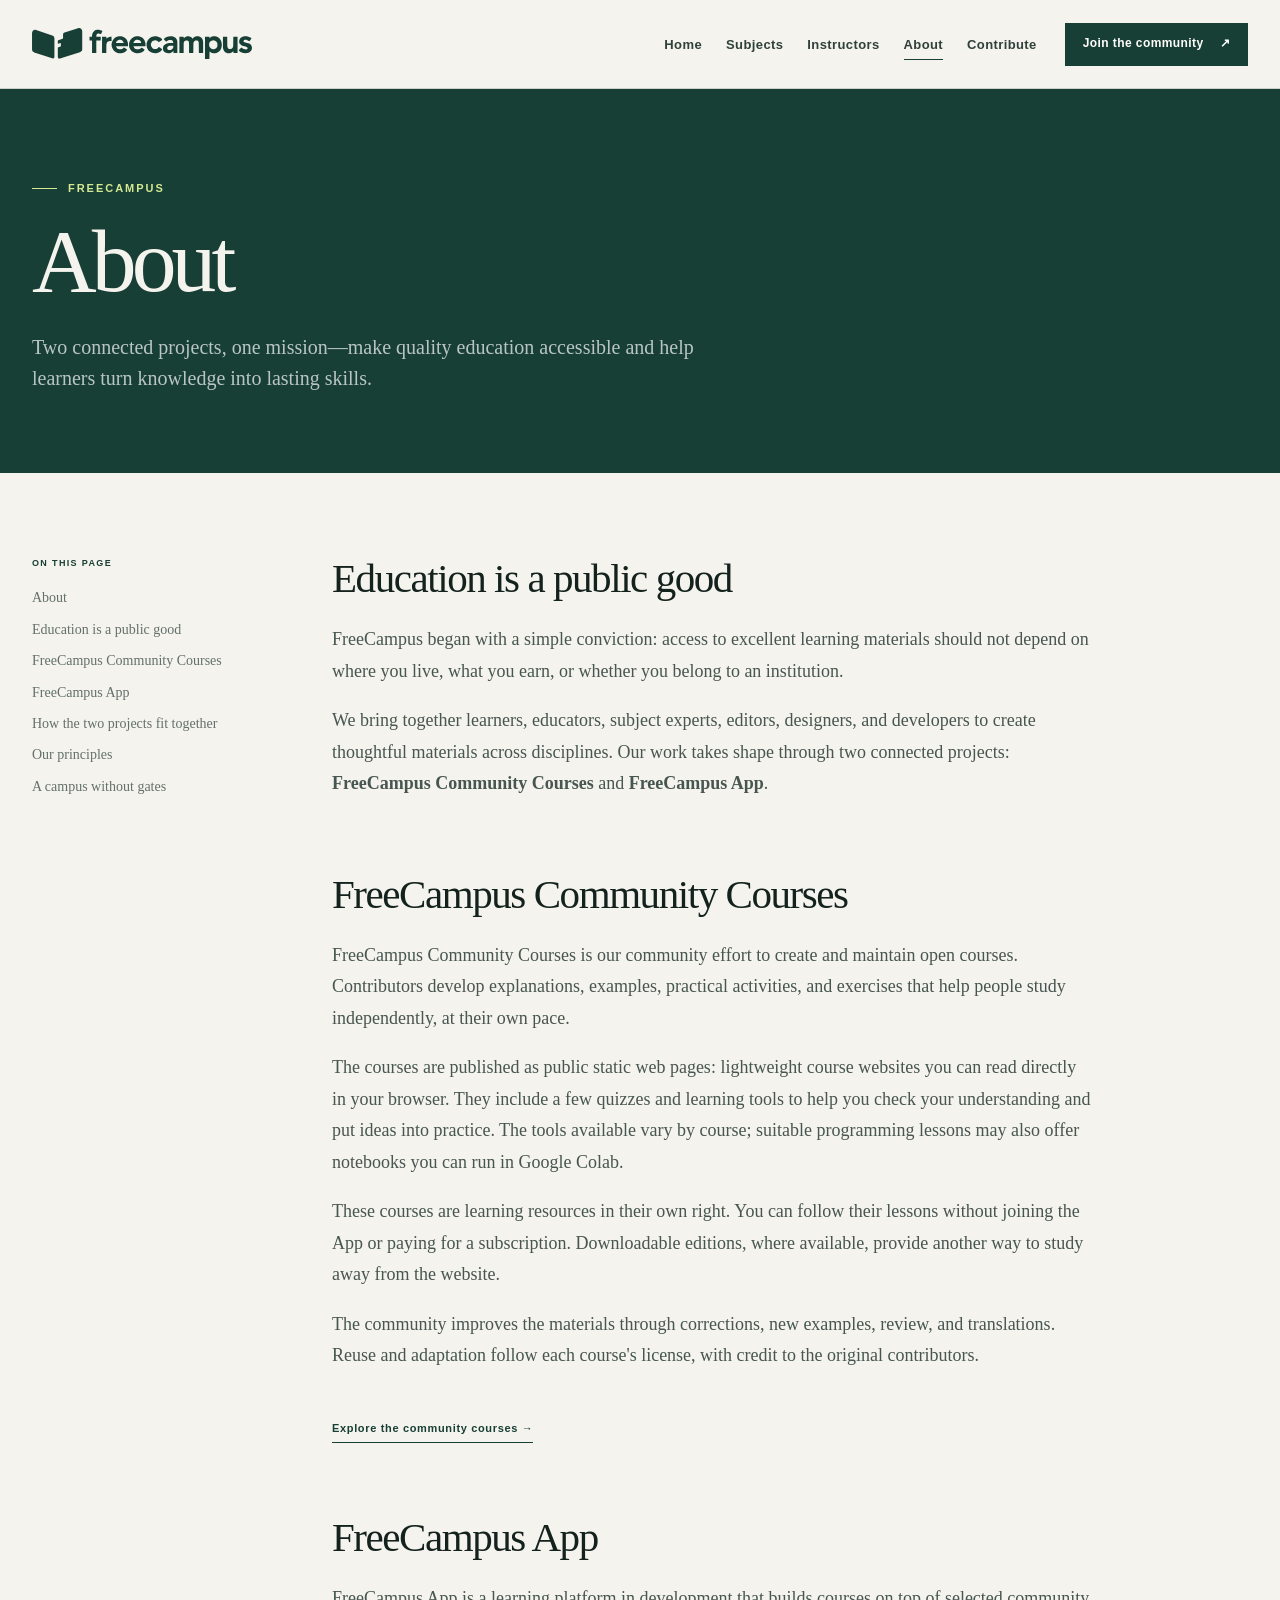
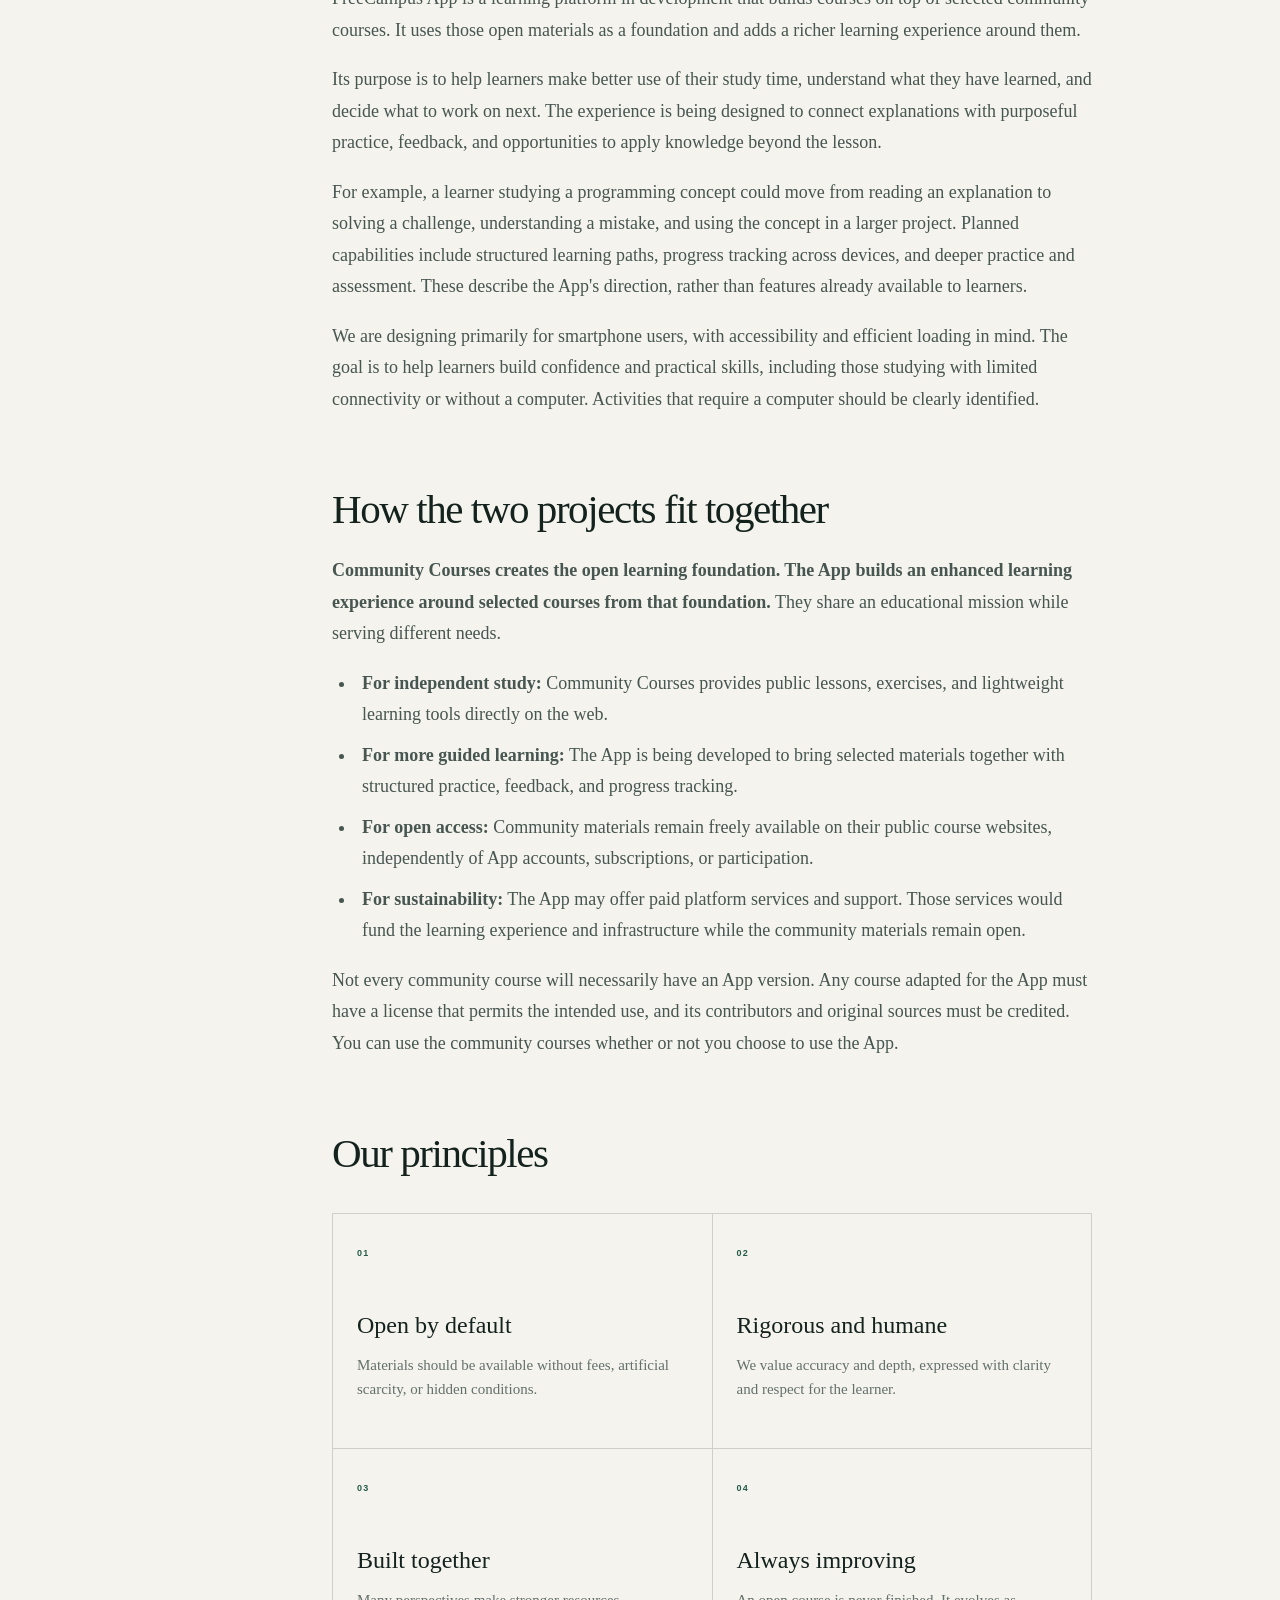
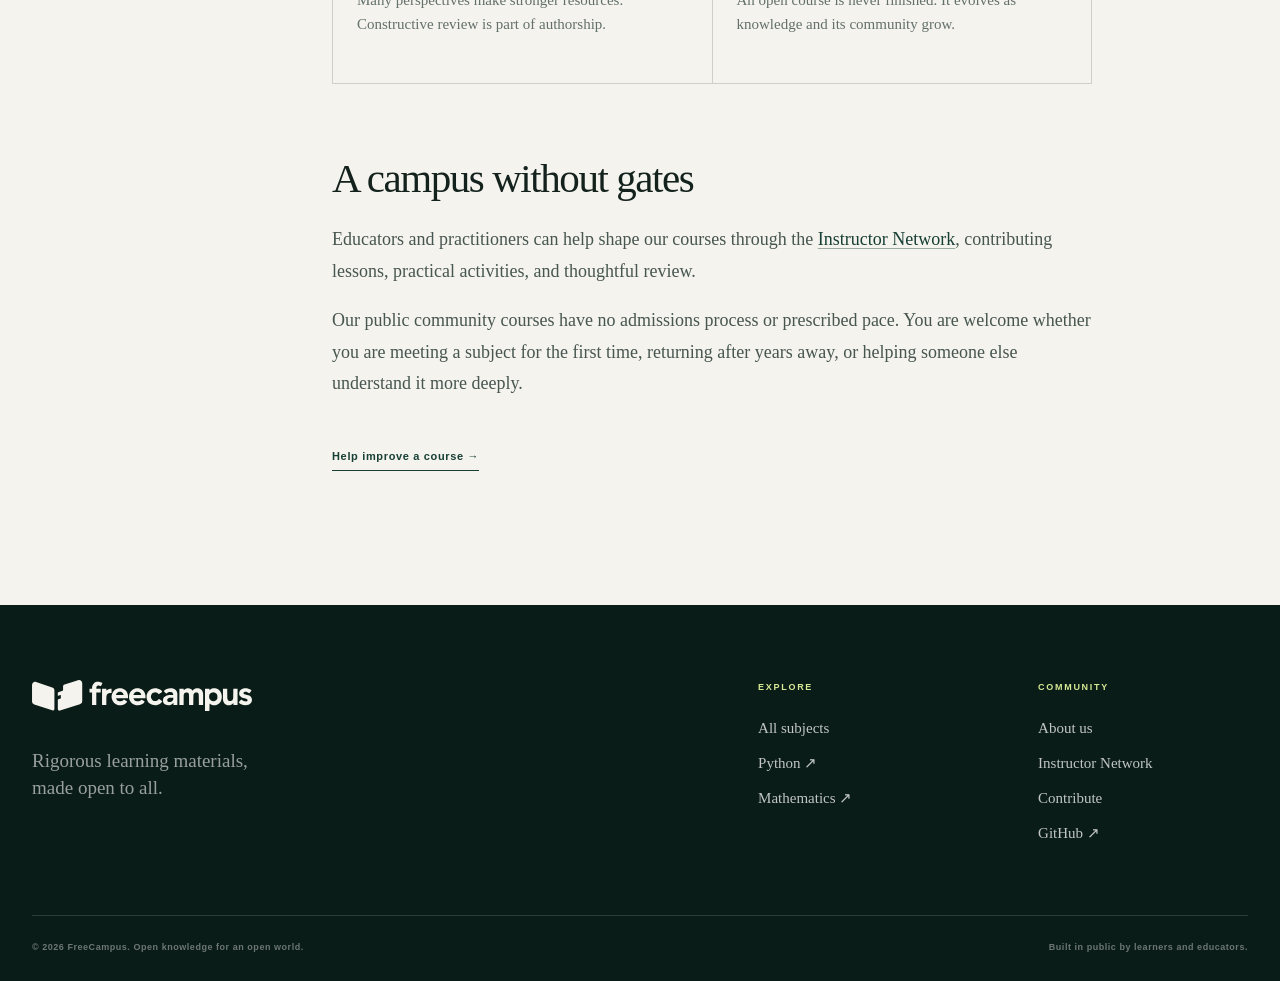
==== commit 711528e1: "deploy: 41dc40e2e7f9ece26516159bab0fb6518c38a65a" ====
--- a/about/index.html
+++ b/about/index.html
@@ -3,11 +3,11 @@
   <head>
     <meta charset="utf-8">
     <meta name="viewport" content="width=device-width, initial-scale=1">
-    <meta name="description" content="Learn about the FreeCampus mission and principles.">
+    <meta name="description" content="Discover FreeCampus Community Courses, our open learning materials, and FreeCampus App, our platform in development for a richer learning experience.">
     <meta name="theme-color" content="#f4f2eb">
     <meta property="og:type" content="website">
     <meta property="og:title" content="About · FreeCampus">
-    <meta property="og:description" content="Learn about the FreeCampus mission and principles.">
+    <meta property="og:description" content="Discover FreeCampus Community Courses, our open learning materials, and FreeCampus App, our platform in development for a richer learning experience.">
     <title>About · FreeCampus</title>
     <link rel="icon" href="../assets/images/favicon.svg" type="image/svg+xml">
     
@@ -75,7 +75,7 @@
           <div class="shell page-masthead-inner">
             <p class="eyebrow">FreeCampus</p>
             <h1>About</h1>
-            <p class="page-intro">We are building a shared campus for the internet—open to anyone, shaped by everyone, and committed to learning that lasts.</p>
+            <p class="page-intro">Two connected projects, one mission—make quality education accessible and help learners turn knowledge into lasting skills.</p>
           </div>
         </header>
       
@@ -88,6 +88,12 @@
             
               <a href="#education-is-a-public-good">Education is a public good</a>
             
+              <a href="#freecampus-community-courses">FreeCampus Community Courses</a>
+            
+              <a href="#freecampus-app">FreeCampus App</a>
+            
+              <a href="#how-the-two-projects-fit-together">How the two projects fit together</a>
+            
               <a href="#our-principles">Our principles</a>
             
               <a href="#a-campus-without-gates">A campus without gates</a>
@@ -97,7 +103,27 @@
         <article class="prose">
           <h2 id="education-is-a-public-good">Education is a public good</h2>
 <p>FreeCampus began with a simple conviction: access to excellent learning materials should not depend on where you live, what you earn, or whether you belong to an institution.</p>
-<p>We bring together learners, educators, subject experts, editors, designers, and developers to create thoughtful materials across disciplines. The work is open, so every lesson can be examined, discussed, adapted, translated, and made better.</p>
+<p>We bring together learners, educators, subject experts, editors, designers, and developers to create thoughtful materials across disciplines. Our work takes shape through two connected projects: <strong>FreeCampus Community Courses</strong> and <strong>FreeCampus App</strong>.</p>
+<h2 id="freecampus-community-courses">FreeCampus Community Courses</h2>
+<p>FreeCampus Community Courses is our community effort to create and maintain open courses. Contributors develop explanations, examples, practical activities, and exercises that help people study independently, at their own pace.</p>
+<p>The courses are published as public static web pages: lightweight course websites you can read directly in your browser. They include a few quizzes and learning tools to help you check your understanding and put ideas into practice. The tools available vary by course; suitable programming lessons may also offer notebooks you can run in Google Colab.</p>
+<p>These courses are learning resources in their own right. You can follow their lessons without joining the App or paying for a subscription. Downloadable editions, where available, provide another way to study away from the website.</p>
+<p>The community improves the materials through corrections, new examples, review, and translations. Reuse and adaptation follow each course's license, with credit to the original contributors.</p>
+<p><a class="inline-action" href="../subjects/">Explore the community courses →</a></p>
+<h2 id="freecampus-app">FreeCampus App</h2>
+<p>FreeCampus App is a learning platform in development that builds courses on top of selected community courses. It uses those open materials as a foundation and adds a richer learning experience around them.</p>
+<p>Its purpose is to help learners make better use of their study time, understand what they have learned, and decide what to work on next. The experience is being designed to connect explanations with purposeful practice, feedback, and opportunities to apply knowledge beyond the lesson.</p>
+<p>For example, a learner studying a programming concept could move from reading an explanation to solving a challenge, understanding a mistake, and using the concept in a larger project. Planned capabilities include structured learning paths, progress tracking across devices, and deeper practice and assessment. These describe the App's direction, rather than features already available to learners.</p>
+<p>We are designing primarily for smartphone users, with accessibility and efficient loading in mind. The goal is to help learners build confidence and practical skills, including those studying with limited connectivity or without a computer. Activities that require a computer should be clearly identified.</p>
+<h2 id="how-the-two-projects-fit-together">How the two projects fit together</h2>
+<p><strong>Community Courses creates the open learning foundation. The App builds an enhanced learning experience around selected courses from that foundation.</strong> They share an educational mission while serving different needs.</p>
+<ul>
+<li><strong>For independent study:</strong> Community Courses provides public lessons, exercises, and lightweight learning tools directly on the web.</li>
+<li><strong>For more guided learning:</strong> The App is being developed to bring selected materials together with structured practice, feedback, and progress tracking.</li>
+<li><strong>For open access:</strong> Community materials remain freely available on their public course websites, independently of App accounts, subscriptions, or participation.</li>
+<li><strong>For sustainability:</strong> The App may offer paid platform services and support. Those services would fund the learning experience and infrastructure while the community materials remain open.</li>
+</ul>
+<p>Not every community course will necessarily have an App version. Any course adapted for the App must have a license that permits the intended use, and its contributors and original sources must be credited. You can use the community courses whether or not you choose to use the App.</p>
 <h2 id="our-principles">Our principles</h2>
 <div class="principles-grid">
   <div><span>01</span><h3>Open by default</h3><p>Materials should be available without fees, artificial scarcity, or hidden conditions.</p></div>
@@ -108,8 +134,8 @@
 
 <h2 id="a-campus-without-gates">A campus without gates</h2>
 <p>Educators and practitioners can help shape our courses through the <a href="../instructors/">Instructor Network</a>, contributing lessons, practical activities, and thoughtful review.</p>
-<p>There are no admissions forms here. No prescribed pace. You are welcome whether you are meeting a subject for the first time, returning after years away, or helping someone else understand it more deeply.</p>
-<p><a class="inline-action" href="../subjects/">Explore the subjects →</a></p>
+<p>Our public community courses have no admissions process or prescribed pace. You are welcome whether you are meeting a subject for the first time, returning after years away, or helping someone else understand it more deeply.</p>
+<p><a class="inline-action" href="../contribute/">Help improve a course →</a></p>
         </article>
       </div>
     </main>
--- a/assets/stylesheets/main.css
+++ b/assets/stylesheets/main.css
@@ -473,6 +473,15 @@
 .admonition-title { margin: 0 0 7px; color: var(--green); font-size: 10px; font-weight: 800; letter-spacing: .12em; text-transform: uppercase; }
 .admonition p:last-child { margin-bottom: 0; color: var(--muted); font-family: var(--serif); }
 .inline-action { display: inline-flex; margin-top: 16px; padding: 13px 0 4px; border-bottom: 1px solid var(--green); font-family: var(--sans); font-size: 11px; font-weight: 800; letter-spacing: .06em; text-decoration: none !important; }
+
+.instructor-grid { display: grid; grid-template-columns: repeat(2, minmax(0, 1fr)); margin: 37px 0; border-top: 1px solid var(--line); border-left: 1px solid var(--line); }
+.instructor-card { display: flex; flex-direction: column; align-items: flex-start; padding: 24px; border-right: 1px solid var(--line); border-bottom: 1px solid var(--line); background: var(--white); }
+.instructor-portrait { width: 100%; height: auto; aspect-ratio: 3 / 4; object-fit: cover; object-position: center top; margin-bottom: 24px; background: var(--paper-deep); }
+.instructor-card .instructor-role { margin: 0; color: var(--green-bright); font-family: var(--sans); font-size: 9px; font-weight: 800; letter-spacing: .14em; text-transform: uppercase; }
+.instructor-card h3 { margin: 28px 0 15px; }
+.instructor-card p { margin: 0 0 20px; color: var(--muted); font-family: var(--serif); font-size: 16px; line-height: 1.6; }
+.instructor-expertise strong { display: block; margin-bottom: 6px; color: var(--green); font-family: var(--sans); font-size: 10px; letter-spacing: .08em; text-transform: uppercase; }
+.instructor-card .inline-action { margin-top: auto; }
 
 @media (max-width: 1050px) {
   :root { --shell: min(calc(100% - 44px), 920px); }
@@ -543,7 +552,7 @@
   .prose-layout { display: block; padding-top: 55px; padding-bottom: 80px; }
   .page-aside { display: none; }
   .prose h2 { margin-top: 58px; font-size: 35px; }
-  .catalog-grid, .principles-grid, .contribution-grid { grid-template-columns: 1fr; }
+  .catalog-grid, .principles-grid, .contribution-grid, .instructor-grid { grid-template-columns: 1fr; }
   .catalog-card { min-height: 270px; }
   .module-list > div { grid-template-columns: 35px 1fr; }
   .module-list p { grid-column: 2; }
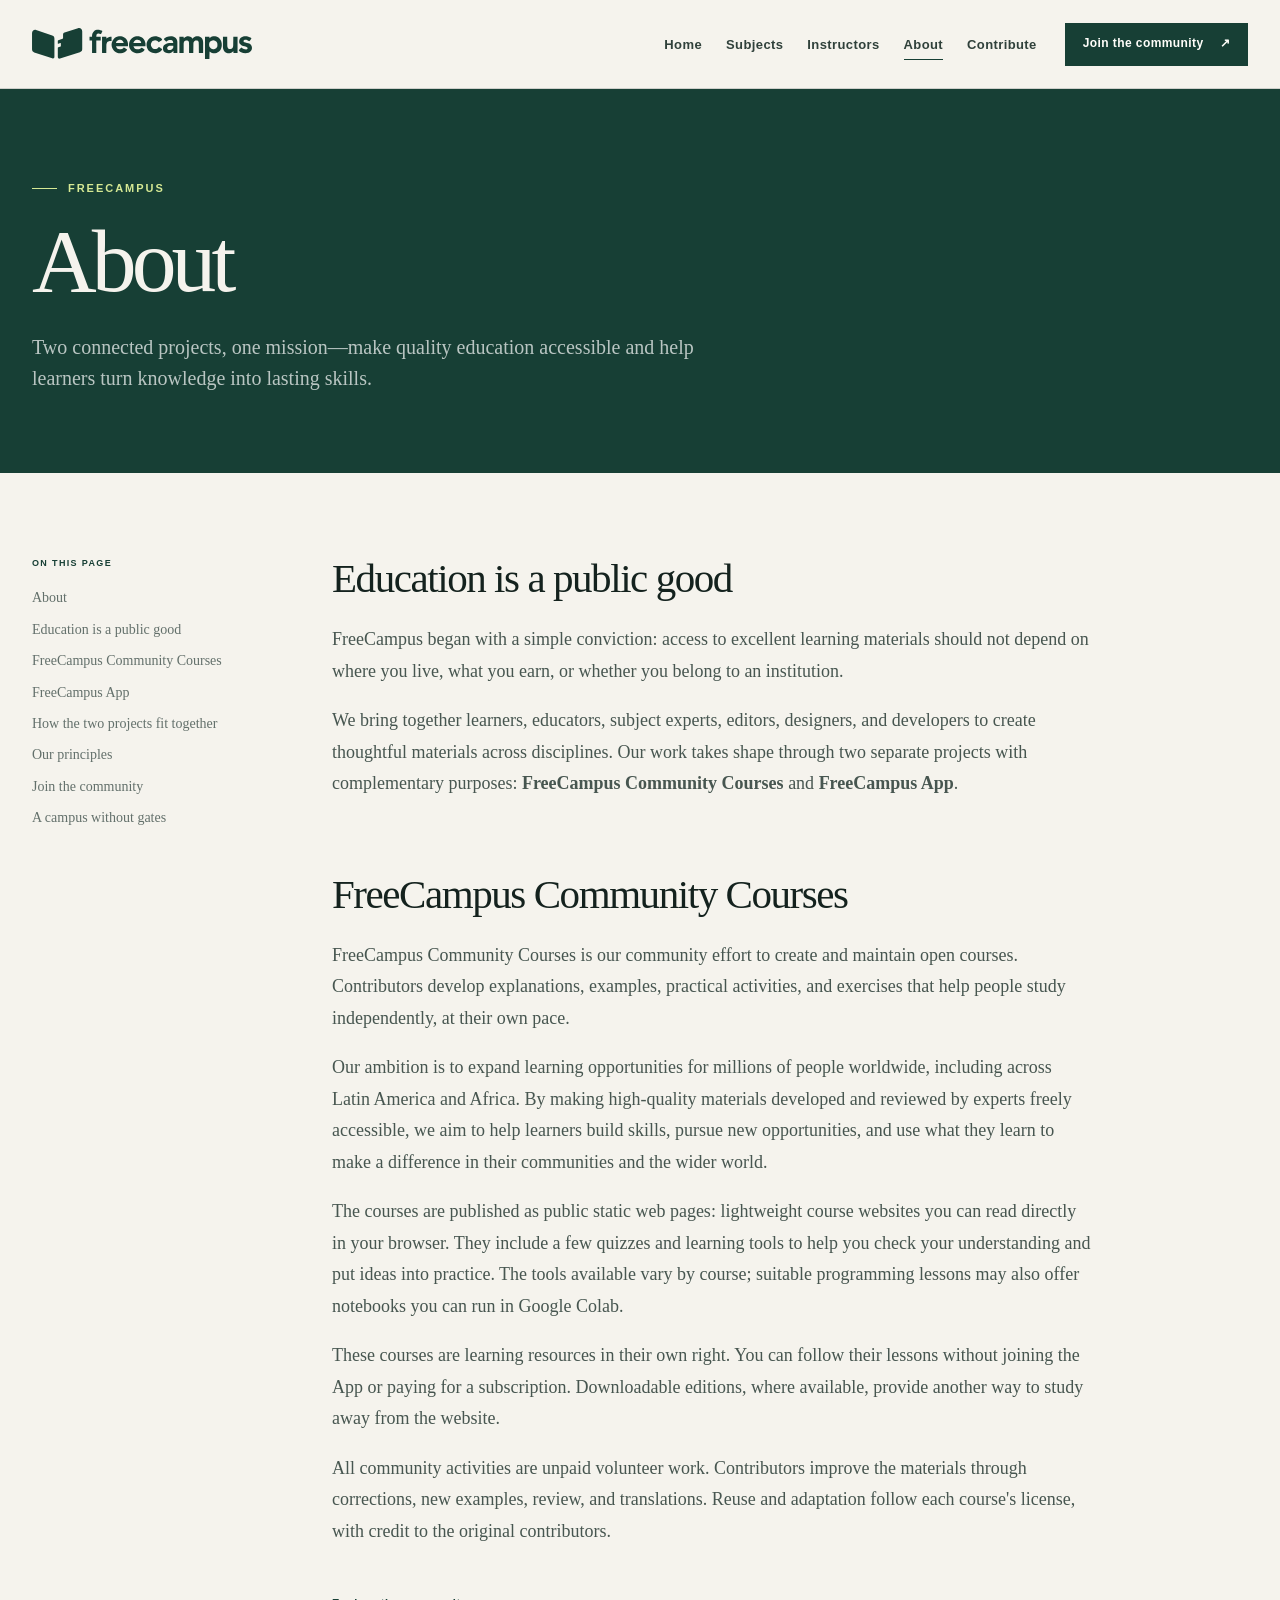
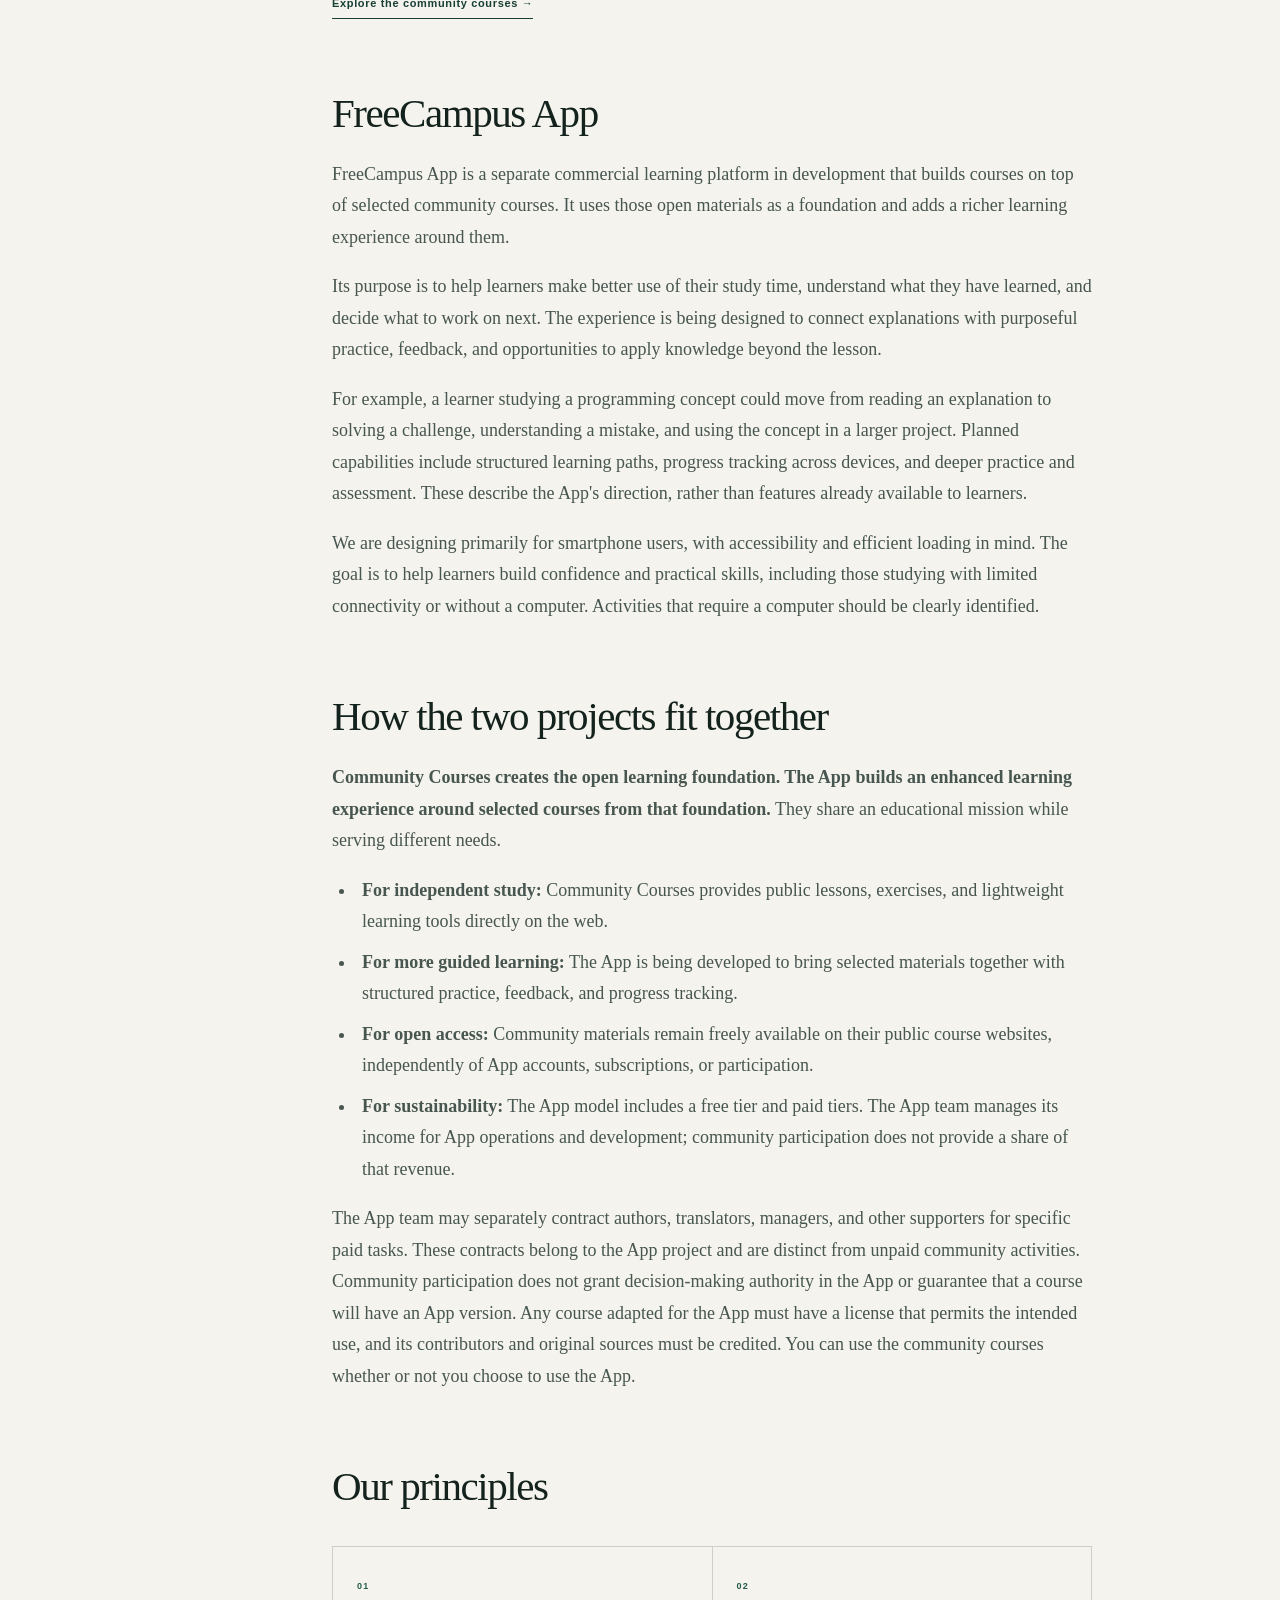
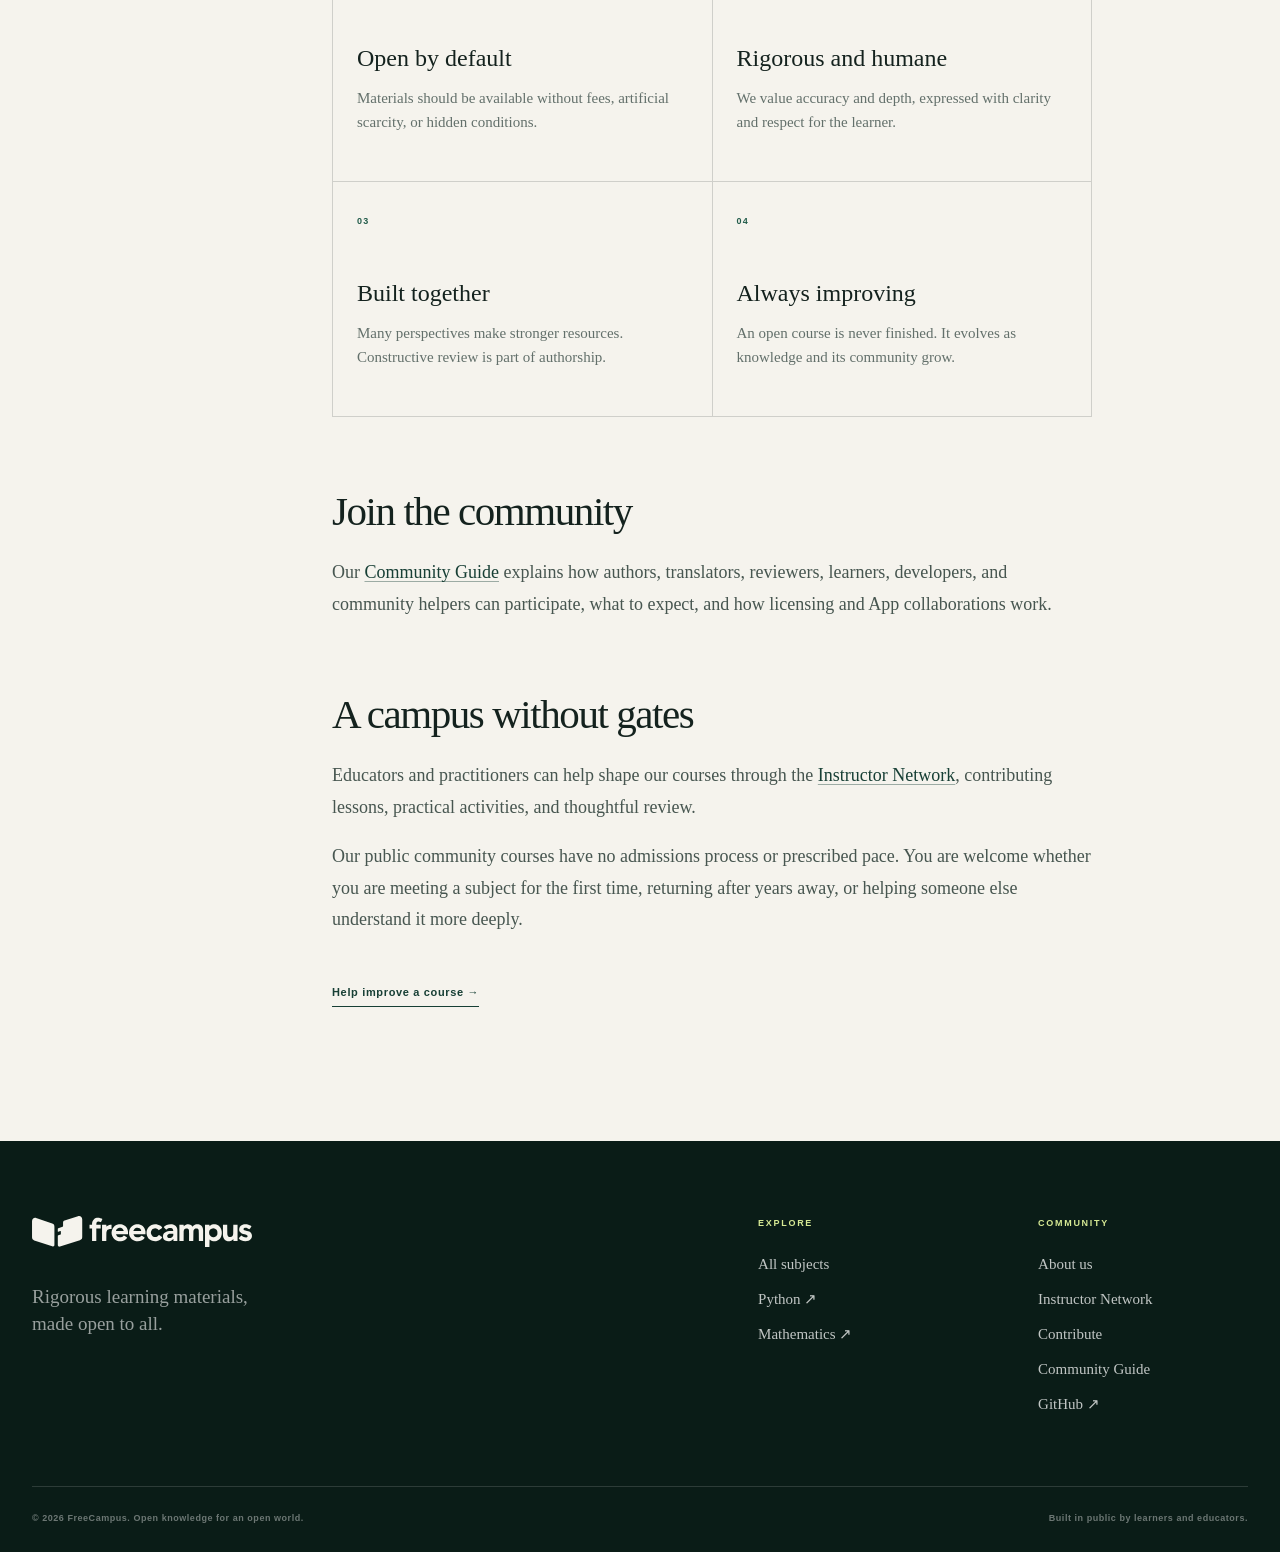
==== commit e6a47f30: "deploy: 1e12f5b2ec0ddbdfd261407d0241ab0d4c59e64d" ====
--- a/about/index.html
+++ b/about/index.html
@@ -96,6 +96,8 @@
             
               <a href="#our-principles">Our principles</a>
             
+              <a href="#join-the-community">Join the community</a>
+            
               <a href="#a-campus-without-gates">A campus without gates</a>
             
           </aside>
@@ -103,15 +105,16 @@
         <article class="prose">
           <h2 id="education-is-a-public-good">Education is a public good</h2>
 <p>FreeCampus began with a simple conviction: access to excellent learning materials should not depend on where you live, what you earn, or whether you belong to an institution.</p>
-<p>We bring together learners, educators, subject experts, editors, designers, and developers to create thoughtful materials across disciplines. Our work takes shape through two connected projects: <strong>FreeCampus Community Courses</strong> and <strong>FreeCampus App</strong>.</p>
+<p>We bring together learners, educators, subject experts, editors, designers, and developers to create thoughtful materials across disciplines. Our work takes shape through two separate projects with complementary purposes: <strong>FreeCampus Community Courses</strong> and <strong>FreeCampus App</strong>.</p>
 <h2 id="freecampus-community-courses">FreeCampus Community Courses</h2>
 <p>FreeCampus Community Courses is our community effort to create and maintain open courses. Contributors develop explanations, examples, practical activities, and exercises that help people study independently, at their own pace.</p>
+<p>Our ambition is to expand learning opportunities for millions of people worldwide, including across Latin America and Africa. By making high-quality materials developed and reviewed by experts freely accessible, we aim to help learners build skills, pursue new opportunities, and use what they learn to make a difference in their communities and the wider world.</p>
 <p>The courses are published as public static web pages: lightweight course websites you can read directly in your browser. They include a few quizzes and learning tools to help you check your understanding and put ideas into practice. The tools available vary by course; suitable programming lessons may also offer notebooks you can run in Google Colab.</p>
 <p>These courses are learning resources in their own right. You can follow their lessons without joining the App or paying for a subscription. Downloadable editions, where available, provide another way to study away from the website.</p>
-<p>The community improves the materials through corrections, new examples, review, and translations. Reuse and adaptation follow each course's license, with credit to the original contributors.</p>
+<p>All community activities are unpaid volunteer work. Contributors improve the materials through corrections, new examples, review, and translations. Reuse and adaptation follow each course's license, with credit to the original contributors.</p>
 <p><a class="inline-action" href="../subjects/">Explore the community courses →</a></p>
 <h2 id="freecampus-app">FreeCampus App</h2>
-<p>FreeCampus App is a learning platform in development that builds courses on top of selected community courses. It uses those open materials as a foundation and adds a richer learning experience around them.</p>
+<p>FreeCampus App is a separate commercial learning platform in development that builds courses on top of selected community courses. It uses those open materials as a foundation and adds a richer learning experience around them.</p>
 <p>Its purpose is to help learners make better use of their study time, understand what they have learned, and decide what to work on next. The experience is being designed to connect explanations with purposeful practice, feedback, and opportunities to apply knowledge beyond the lesson.</p>
 <p>For example, a learner studying a programming concept could move from reading an explanation to solving a challenge, understanding a mistake, and using the concept in a larger project. Planned capabilities include structured learning paths, progress tracking across devices, and deeper practice and assessment. These describe the App's direction, rather than features already available to learners.</p>
 <p>We are designing primarily for smartphone users, with accessibility and efficient loading in mind. The goal is to help learners build confidence and practical skills, including those studying with limited connectivity or without a computer. Activities that require a computer should be clearly identified.</p>
@@ -121,9 +124,9 @@
 <li><strong>For independent study:</strong> Community Courses provides public lessons, exercises, and lightweight learning tools directly on the web.</li>
 <li><strong>For more guided learning:</strong> The App is being developed to bring selected materials together with structured practice, feedback, and progress tracking.</li>
 <li><strong>For open access:</strong> Community materials remain freely available on their public course websites, independently of App accounts, subscriptions, or participation.</li>
-<li><strong>For sustainability:</strong> The App may offer paid platform services and support. Those services would fund the learning experience and infrastructure while the community materials remain open.</li>
+<li><strong>For sustainability:</strong> The App model includes a free tier and paid tiers. The App team manages its income for App operations and development; community participation does not provide a share of that revenue.</li>
 </ul>
-<p>Not every community course will necessarily have an App version. Any course adapted for the App must have a license that permits the intended use, and its contributors and original sources must be credited. You can use the community courses whether or not you choose to use the App.</p>
+<p>The App team may separately contract authors, translators, managers, and other supporters for specific paid tasks. These contracts belong to the App project and are distinct from unpaid community activities. Community participation does not grant decision-making authority in the App or guarantee that a course will have an App version. Any course adapted for the App must have a license that permits the intended use, and its contributors and original sources must be credited. You can use the community courses whether or not you choose to use the App.</p>
 <h2 id="our-principles">Our principles</h2>
 <div class="principles-grid">
   <div><span>01</span><h3>Open by default</h3><p>Materials should be available without fees, artificial scarcity, or hidden conditions.</p></div>
@@ -132,6 +135,8 @@
   <div><span>04</span><h3>Always improving</h3><p>An open course is never finished. It evolves as knowledge and its community grow.</p></div>
 </div>
 
+<h2 id="join-the-community">Join the community</h2>
+<p>Our <a href="../community-guide/">Community Guide</a> explains how authors, translators, reviewers, learners, developers, and community helpers can participate, what to expect, and how licensing and App collaborations work.</p>
 <h2 id="a-campus-without-gates">A campus without gates</h2>
 <p>Educators and practitioners can help shape our courses through the <a href="../instructors/">Instructor Network</a>, contributing lessons, practical activities, and thoughtful review.</p>
 <p>Our public community courses have no admissions process or prescribed pace. You are welcome whether you are meeting a subject for the first time, returning after years away, or helping someone else understand it more deeply.</p>
@@ -161,6 +166,7 @@
           <a href="./">About us</a>
           <a href="../instructors/">Instructor Network</a>
           <a href="../contribute/">Contribute</a>
+          <a href="../community-guide/">Community Guide</a>
           <a href="https://github.com/freecampus">GitHub <span aria-hidden="true">↗</span></a>
         </div>
       </div>
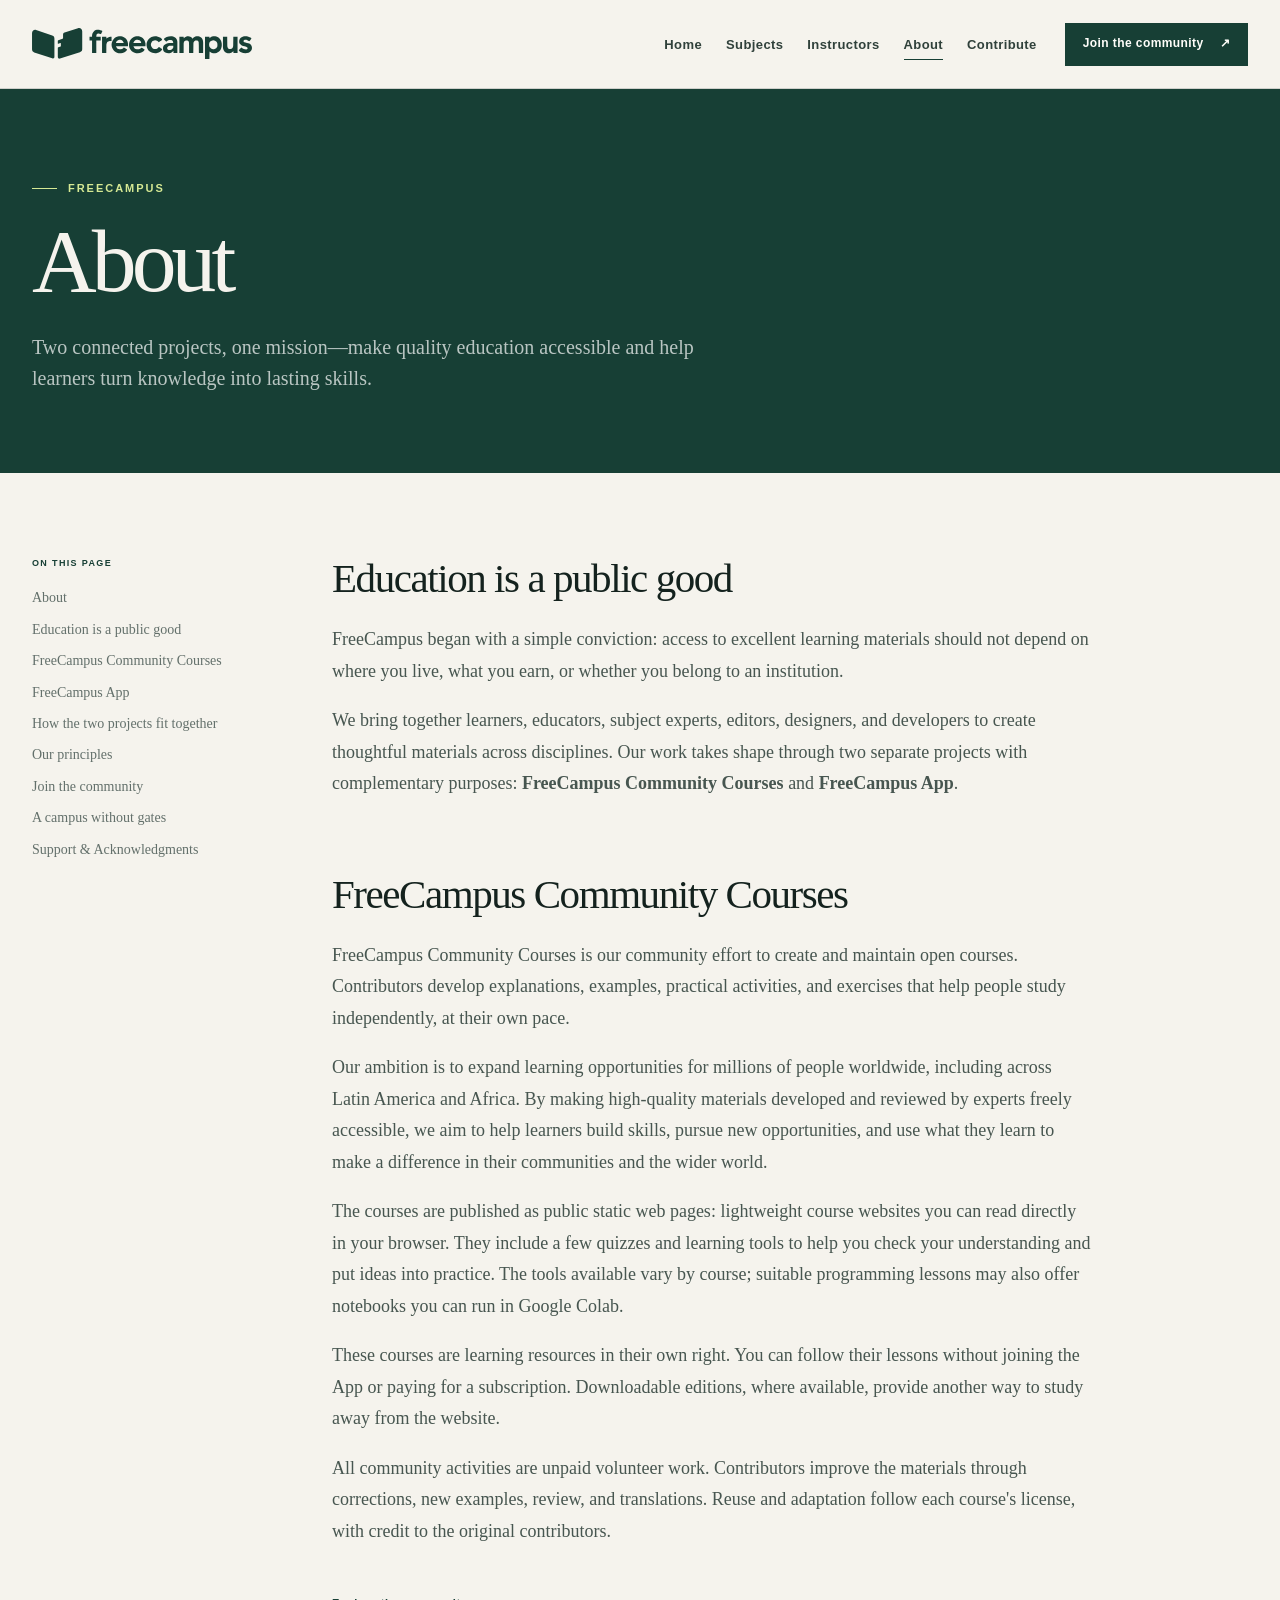
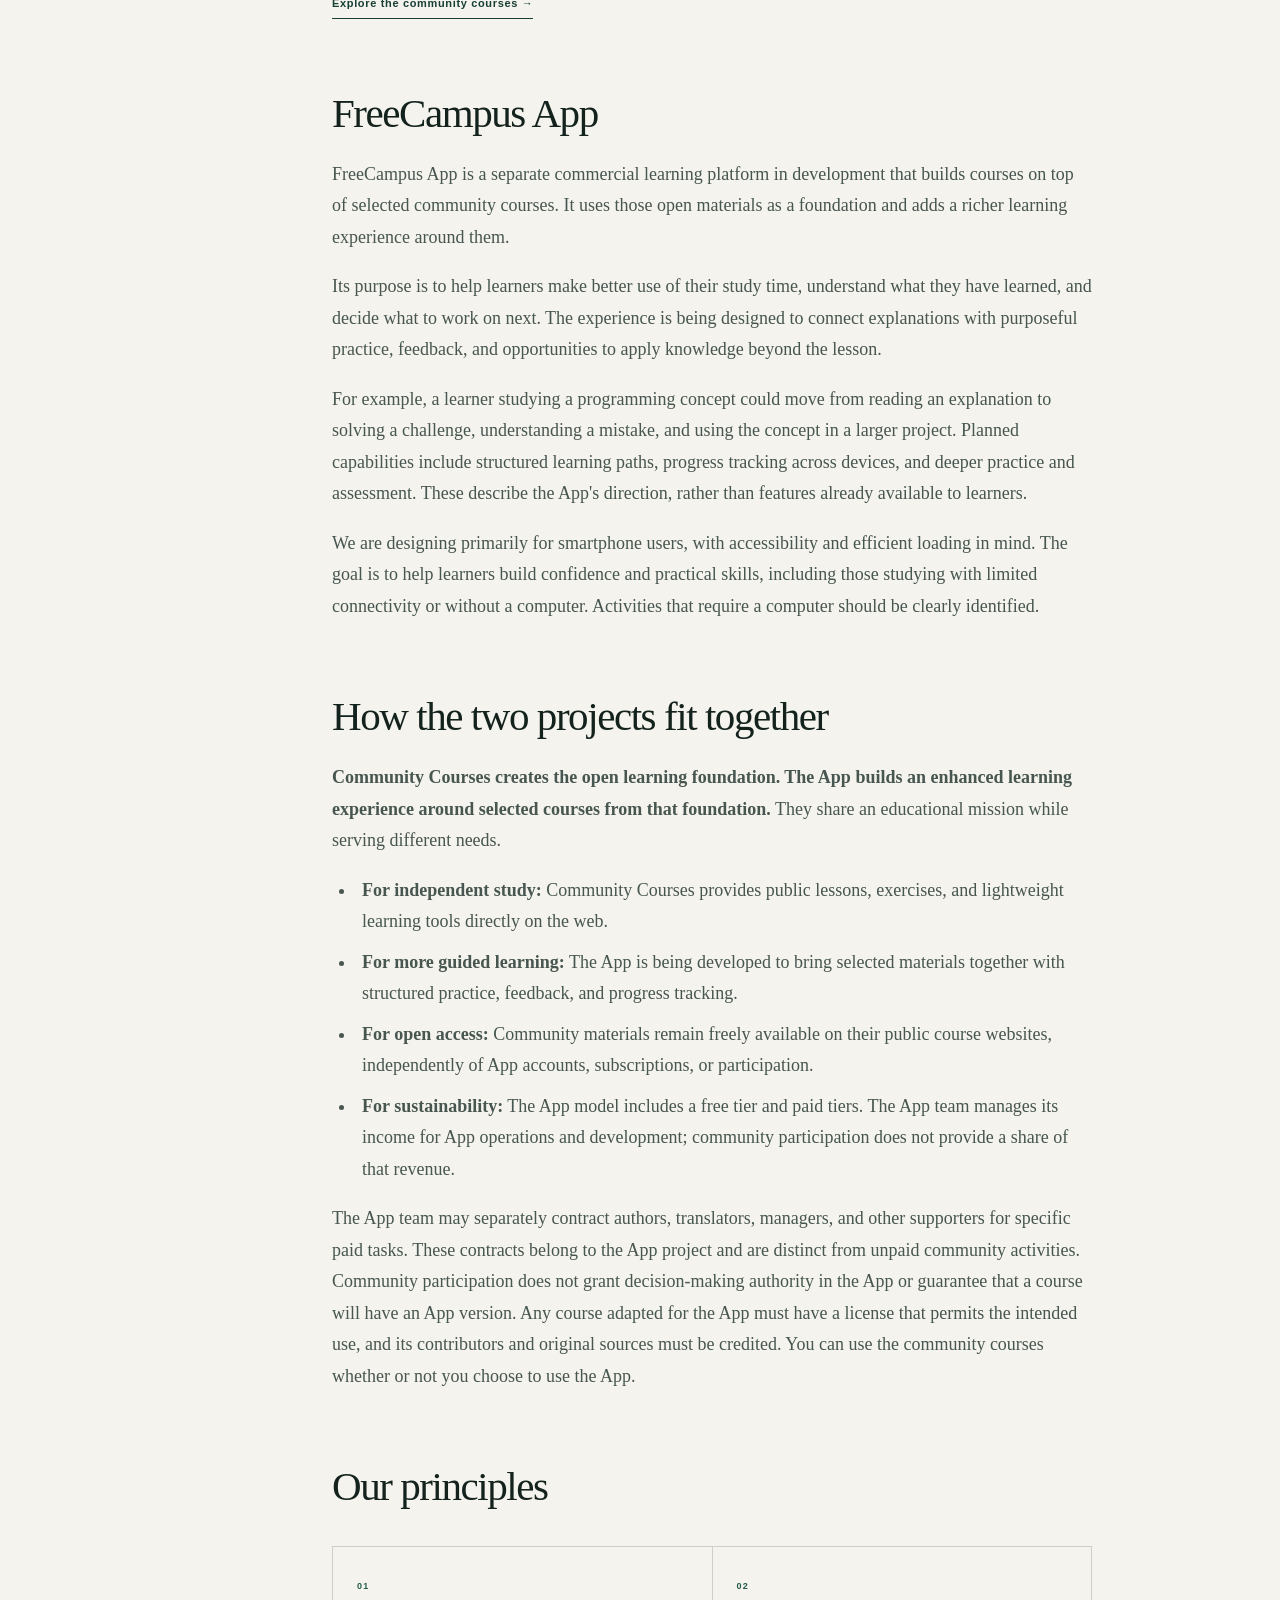
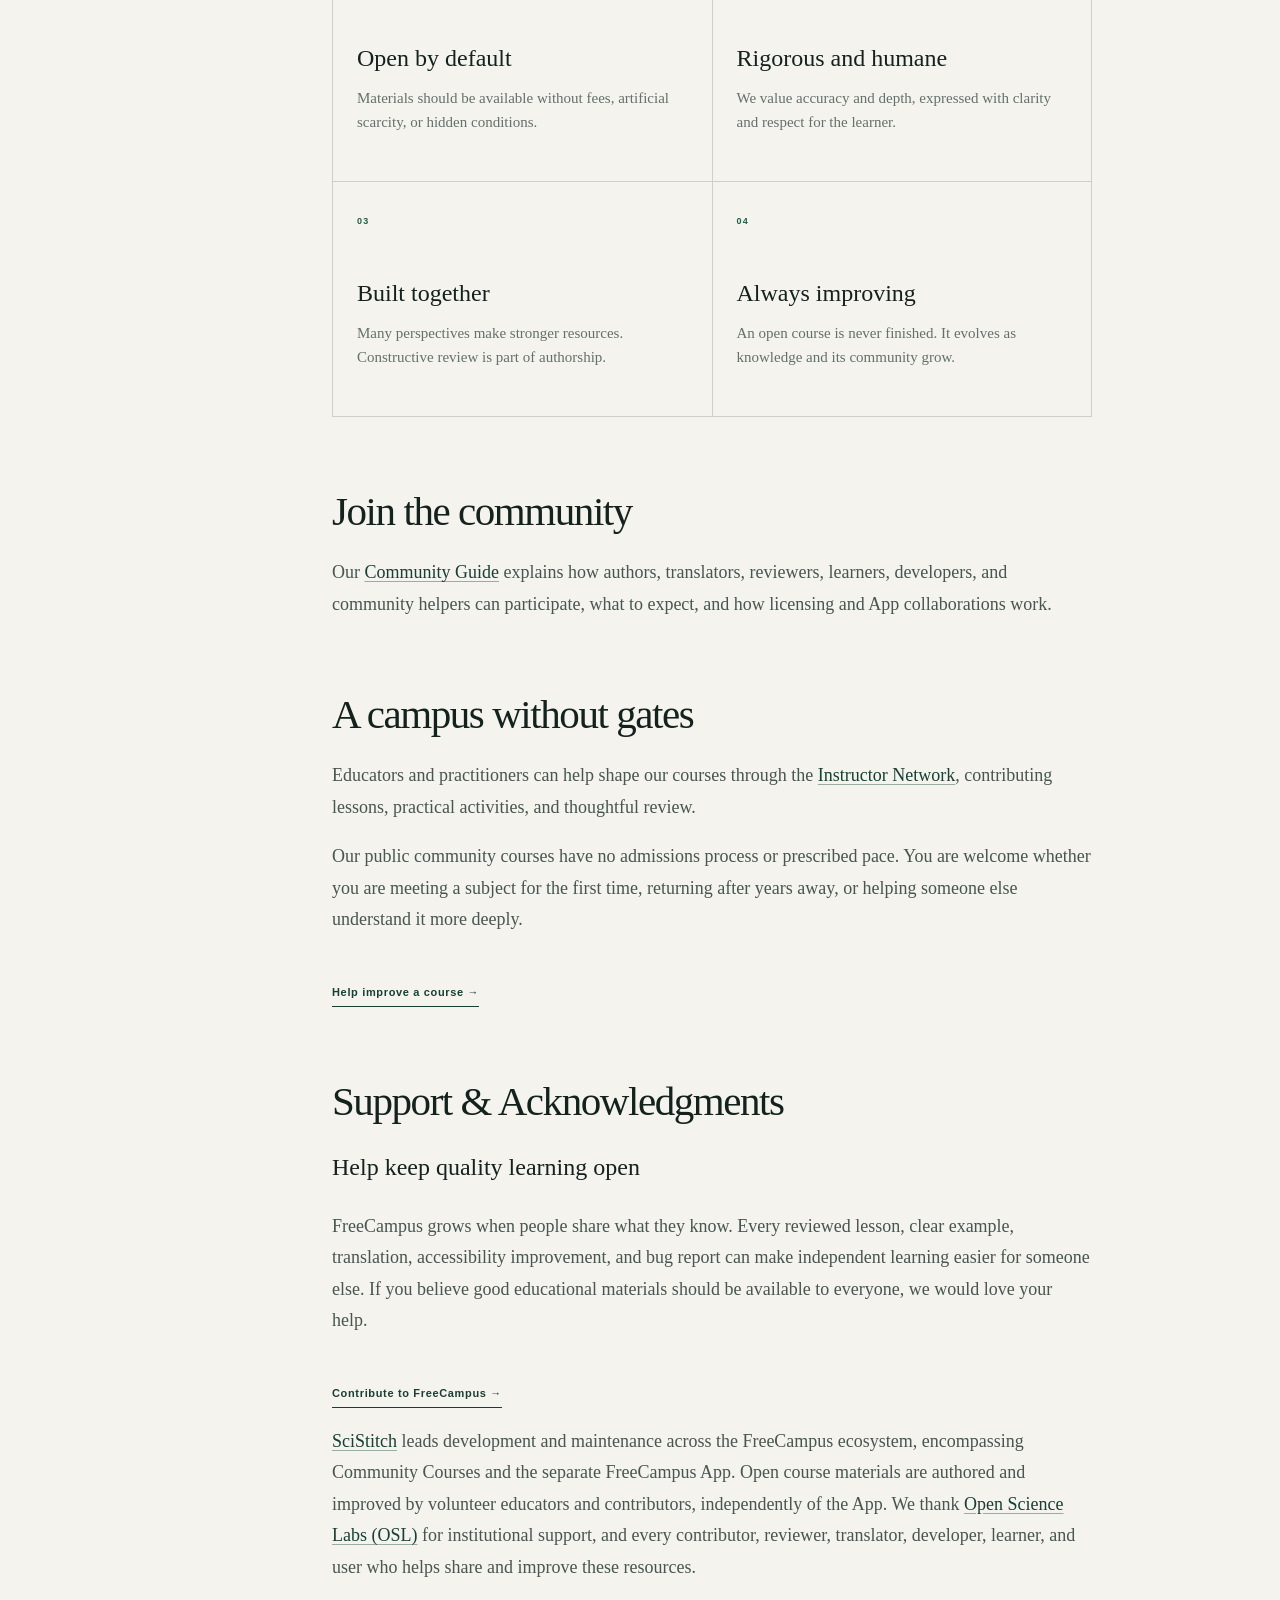
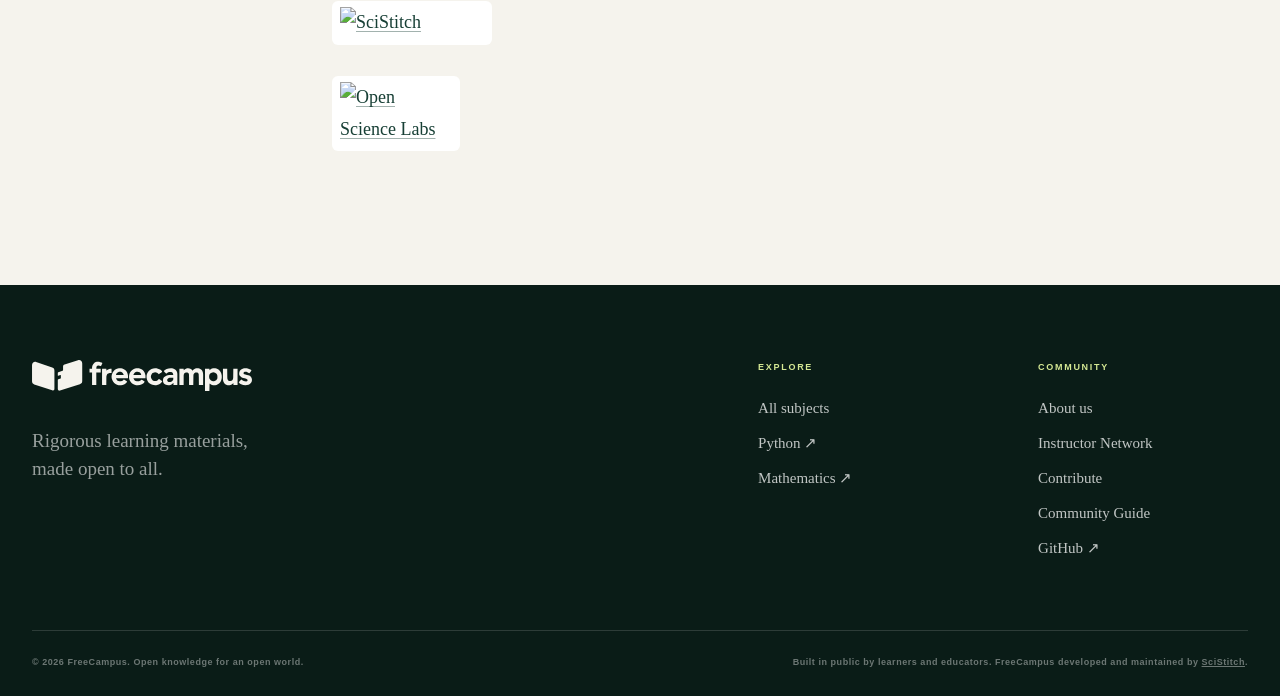
==== commit 4c3e5c5b: "deploy: 13388c9fb89d438551a89d0a15bbae80f0b65ccc" ====
--- a/about/index.html
+++ b/about/index.html
@@ -99,6 +99,8 @@
               <a href="#join-the-community">Join the community</a>
             
               <a href="#a-campus-without-gates">A campus without gates</a>
+            
+              <a href="#support-acknowledgments">Support &amp; Acknowledgments</a>
             
           </aside>
         
@@ -141,6 +143,24 @@
 <p>Educators and practitioners can help shape our courses through the <a href="../instructors/">Instructor Network</a>, contributing lessons, practical activities, and thoughtful review.</p>
 <p>Our public community courses have no admissions process or prescribed pace. You are welcome whether you are meeting a subject for the first time, returning after years away, or helping someone else understand it more deeply.</p>
 <p><a class="inline-action" href="../contribute/">Help improve a course →</a></p>
+<h2 id="support-acknowledgments">Support &amp; Acknowledgments</h2>
+<h3 id="help-keep-quality-learning-open">Help keep quality learning open</h3>
+<p>FreeCampus grows when people share what they know. Every reviewed lesson, clear
+example, translation, accessibility improvement, and bug report can make
+independent learning easier for someone else. If you believe good educational
+materials should be available to everyone, we would love your help.</p>
+<p><a class="inline-action" href="../contribute/">Contribute to FreeCampus →</a></p>
+<p><a href="https://scistitch.com/">SciStitch</a> leads development and maintenance
+across the FreeCampus ecosystem, encompassing Community Courses and the
+separate FreeCampus App. Open course materials are authored and improved
+by volunteer educators and contributors, independently of the App. We thank <a href="https://opensciencelabs.org/">Open Science Labs (OSL)</a>
+for institutional support, and every contributor, reviewer, translator,
+developer, learner, and user who helps share and improve these resources.</p>
+<p>
+  <a href="https://scistitch.com/"><img src="https://scistitch.com/images/logo/wordmark-color.svg" alt="SciStitch" width="160" style="background: #fff; border-radius: 6px; padding: 6px 8px;"></a>
+  &nbsp;&nbsp;
+  <a href="https://opensciencelabs.org/"><img src="https://scistitch.com/assets/osl-logo.svg" alt="Open Science Labs" width="128" style="background: #fff; border-radius: 6px; padding: 6px 8px;"></a>
+</p>
         </article>
       </div>
     </main>
@@ -172,7 +192,7 @@
       </div>
       <div class="shell footer-bottom">
         <p>© 2026 FreeCampus. Open knowledge for an open world.</p>
-        <p>Built in public by learners and educators.</p>
+        <p>Built in public by learners and educators. FreeCampus developed and maintained by <a href="https://scistitch.com/">SciStitch</a>.</p>
       </div>
     </footer>
 
